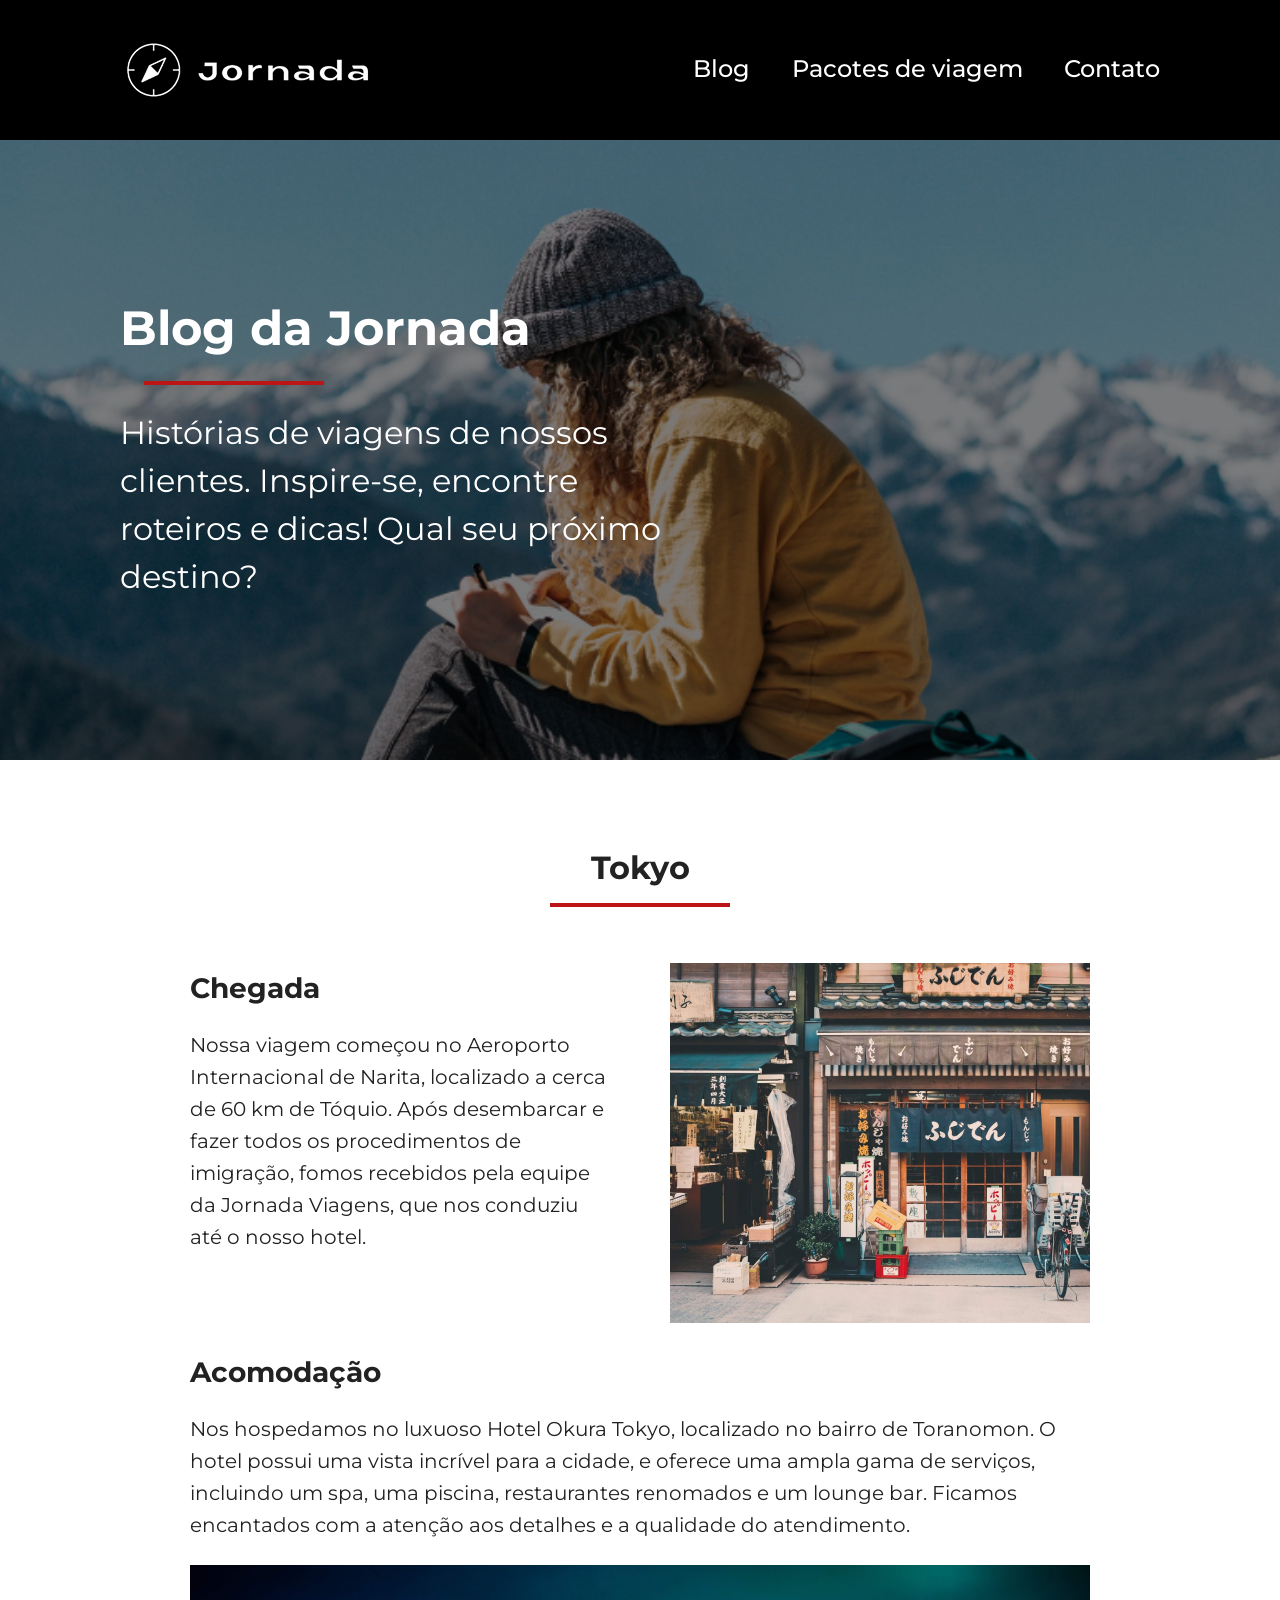
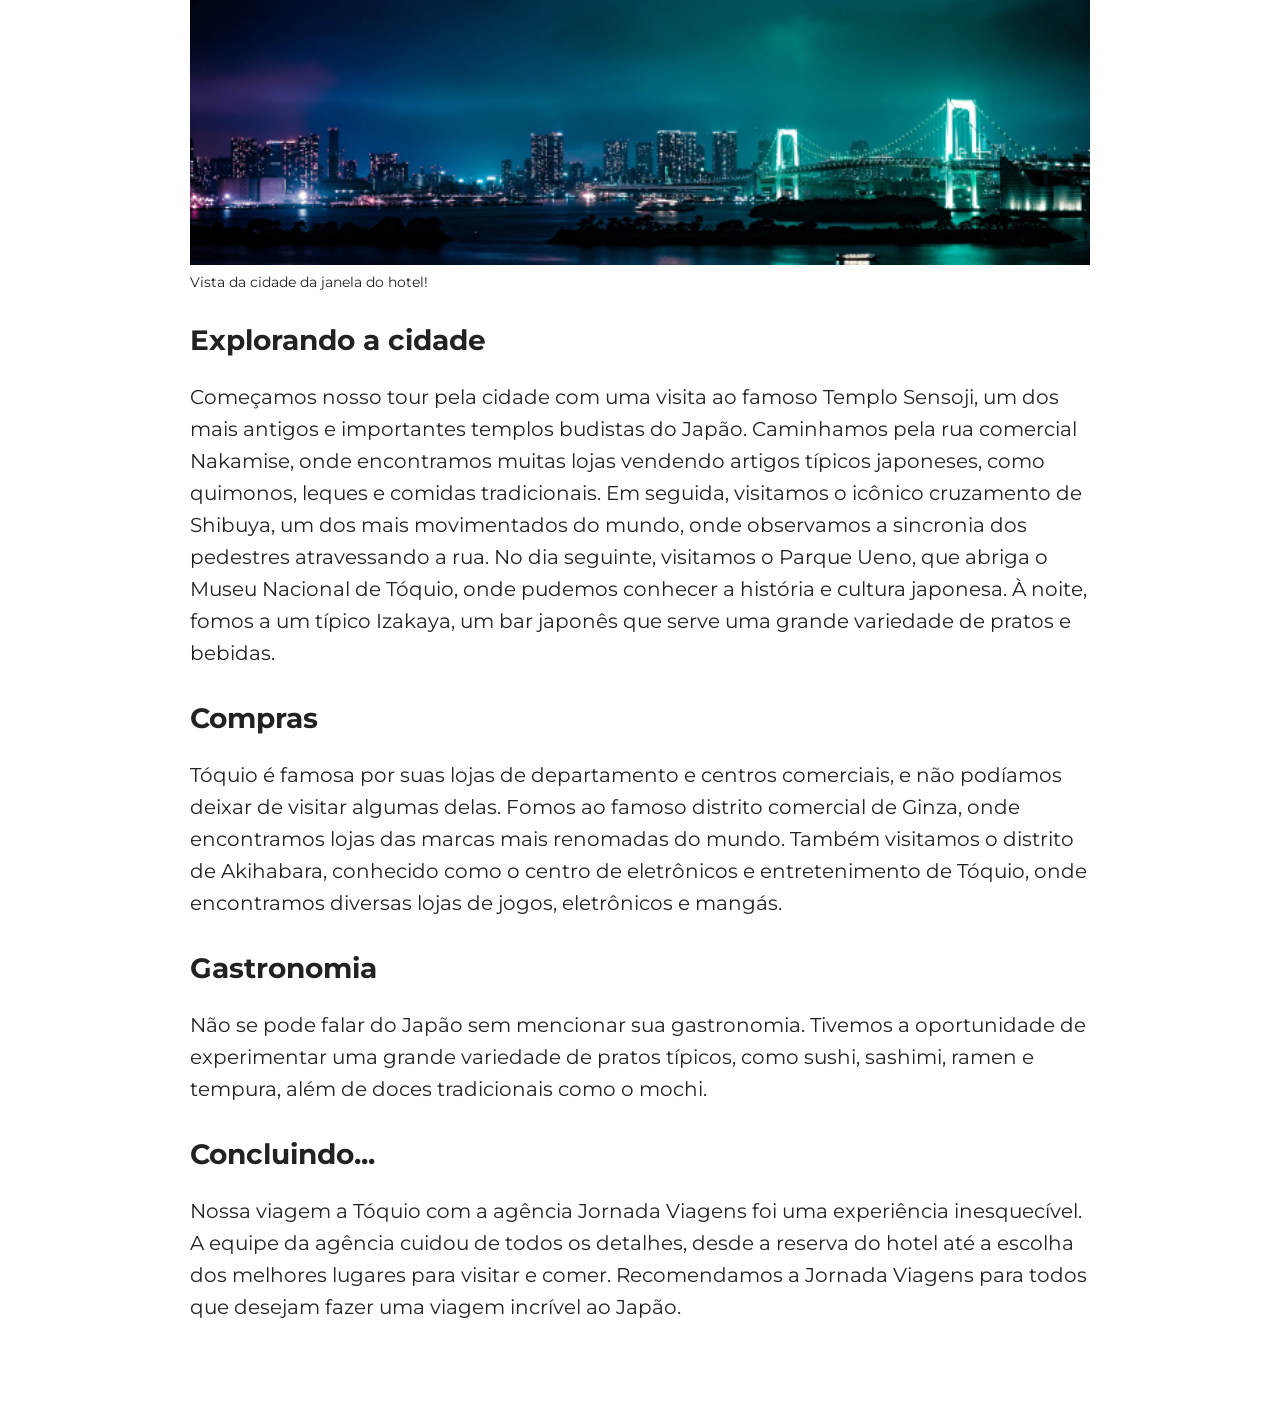
==== blog.html @ 8928fc5a "feat(blog-tokyo): finalize section tokyo and tokyo info" ====
<!DOCTYPE html>
<html lang="pt-br">
<head>
    <meta charset="UTF-8">
    <meta name="viewport" content="width=device-width, initial-scale=1.0">
    <title>Jornada Viagens - Tokyo</title>

    <link rel="stylesheet" href="/css/style.css">
</head>
<body>
    <header class="main-header">
        <a href="/index.html" class="logo" title="Volta para a página inicial">
            <img src="/assets/bussola_jornada_branca.png" alt="Bussola Jornada Viagens branca" class="img-mobile">
            <img src="/assets/bulsola_texto_branco.png" alt="Logo texto Bulsola Jornada Viagens branca" class="img-desktop">
        </a>
        <div class="navigation-menu">
            <label for="menu">
                <img src="/assets/menu.png" alt="Menu">
            </label>
            <input type="checkbox" name="" id="menu" hidden>
            
            <nav>
                <ul class="list-links">
                    <li>
                        <a href="#" target="_blank" title="Acessar Blog">Blog</a></li>
                    <li>
                        <a href="#" target="_blank" title="Acessar Pacotes de Viagens">Pacotes de viagem</a></li>
                    <li>
                        <a href="#" target="_blank" title="Acessar Contato">Contato</a>
                    </li>
                </ul>
            </nav>
        </div>
    </header>

    <section class="hero">
        <div class="hero-blog">
            <div class="hero-container">
                <h2 class="section-title">Blog da Jornada</h2>
                <hr>
                <p>Histórias de viagens de nossos clientes. Inspire-se, encontre roteiros e dicas! Qual seu próximo destino?</p>
            </div>
        </div>
    </section>

    <section class="tokyo">
        <div class="section-text">
            <h2>Tokyo</h2>
            <hr>
        </div>

            <div class="tokyo-cards">
                <article class="card-tokyo-1">
                    <header>
                        <h3 class="content-title">Chegada</h3>
                        <p class="content-text">Nossa viagem começou no Aeroporto Internacional de Narita, localizado a cerca de 60 km de Tóquio. Após desembarcar e fazer todos os procedimentos de imigração, fomos recebidos pela equipe da Jornada Viagens, que nos conduziu até o nosso hotel.</p>
                    </header>
                    <footer class="tokyo1-img">                    
                    </footer>
                </article>

                <article class="card-tokyo-2">
                    <header>
                        <h3 class="content-title">Acomodação</h3>
                        <p class="content-text">Nos hospedamos no luxuoso Hotel Okura Tokyo, localizado no bairro de Toranomon. O hotel possui uma vista incrível para a cidade, e oferece uma ampla gama de serviços, incluindo um spa, uma piscina, restaurantes renomados e um lounge bar. Ficamos encantados com a atenção aos detalhes e a qualidade do atendimento.</p>
                    </header>
                    <footer class="tokyo2-img">
                    </footer>
                    <p class="figure-legend">Vista da cidade da janela do hotel!</p>
                </article>

                <div class="tokyo-info">
                    <h4 class="content-title">Explorando a cidade</h4>
                    <p class="content-text">
                        Começamos nosso tour pela cidade com uma visita ao famoso Templo Sensoji, um dos mais antigos e importantes templos budistas do Japão. Caminhamos pela rua comercial Nakamise, onde encontramos muitas lojas vendendo artigos típicos japoneses, como quimonos, leques e comidas tradicionais.
                        Em seguida, visitamos o icônico cruzamento de Shibuya, um dos mais movimentados do mundo, onde observamos a sincronia dos pedestres atravessando a rua.
                        No dia seguinte, visitamos o Parque Ueno, que abriga o Museu Nacional de Tóquio, onde pudemos conhecer a história e cultura japonesa. À noite, fomos a um típico Izakaya, um bar japonês que serve uma grande variedade de pratos e bebidas.
                    </p>

                    <h4 class="content-title">Compras</h4>
                    <p class="content-text">Tóquio é famosa por suas lojas de departamento e centros comerciais, e não podíamos deixar de visitar algumas delas. Fomos ao famoso distrito comercial de Ginza, onde encontramos lojas das marcas mais renomadas do mundo.
                        Também visitamos o distrito de Akihabara, conhecido como o centro de eletrônicos e entretenimento de Tóquio, onde encontramos diversas lojas de jogos, eletrônicos e mangás.</p>
                    
                        <h4 class="content-title">Gastronomia</h4>
                    <p class="content-text">
                        Não se pode falar do Japão sem mencionar sua gastronomia. Tivemos a oportunidade de experimentar uma grande variedade de pratos típicos, como sushi, sashimi, ramen e tempura, além de doces tradicionais como o mochi.
                    </p>
                    
                    <h4 class="content-title">Concluindo...</h4>
                    <p class="content-text">
                        Nossa viagem a Tóquio com a agência Jornada Viagens foi uma experiência inesquecível. A equipe da agência cuidou de todos os detalhes, desde a reserva do hotel até a escolha dos melhores lugares para visitar e comer. Recomendamos a Jornada Viagens para todos que desejam fazer uma viagem incrível ao Japão.
                    </p>
                </div>
            </div>
    </section>
</body>
</html>
---- css/style.css ----
@import url("/css/global.css");
@import url("/css/header.css");
@import url("/css/footer.css");
@import url("/css/hero.css");
@import url("/css/offers.css");
@import url("/css/category.css");
@import url("/css/destinations.css");
@import url("/css/payments.css");
@import url("/css/testimonial.css");
@import url("/css/hero-footer.css");
@import url("/css/blog-tokyo.css");
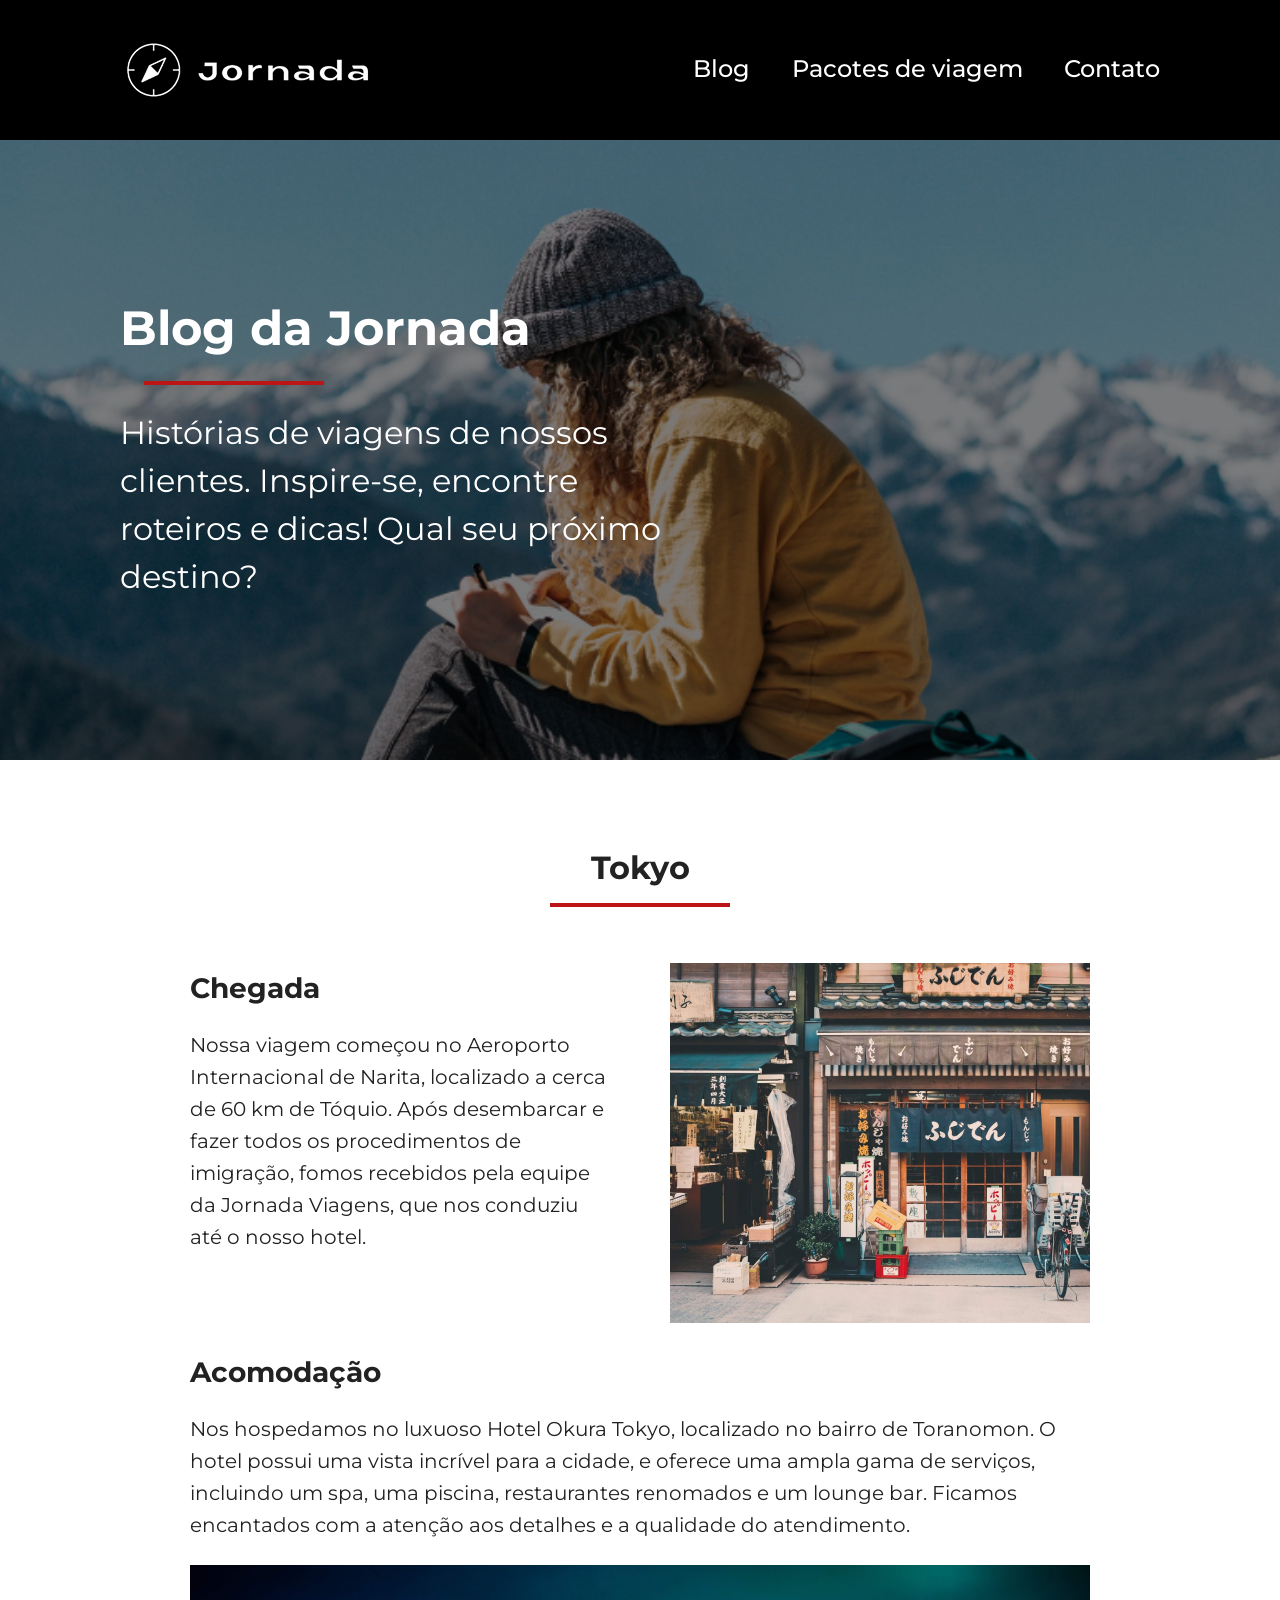
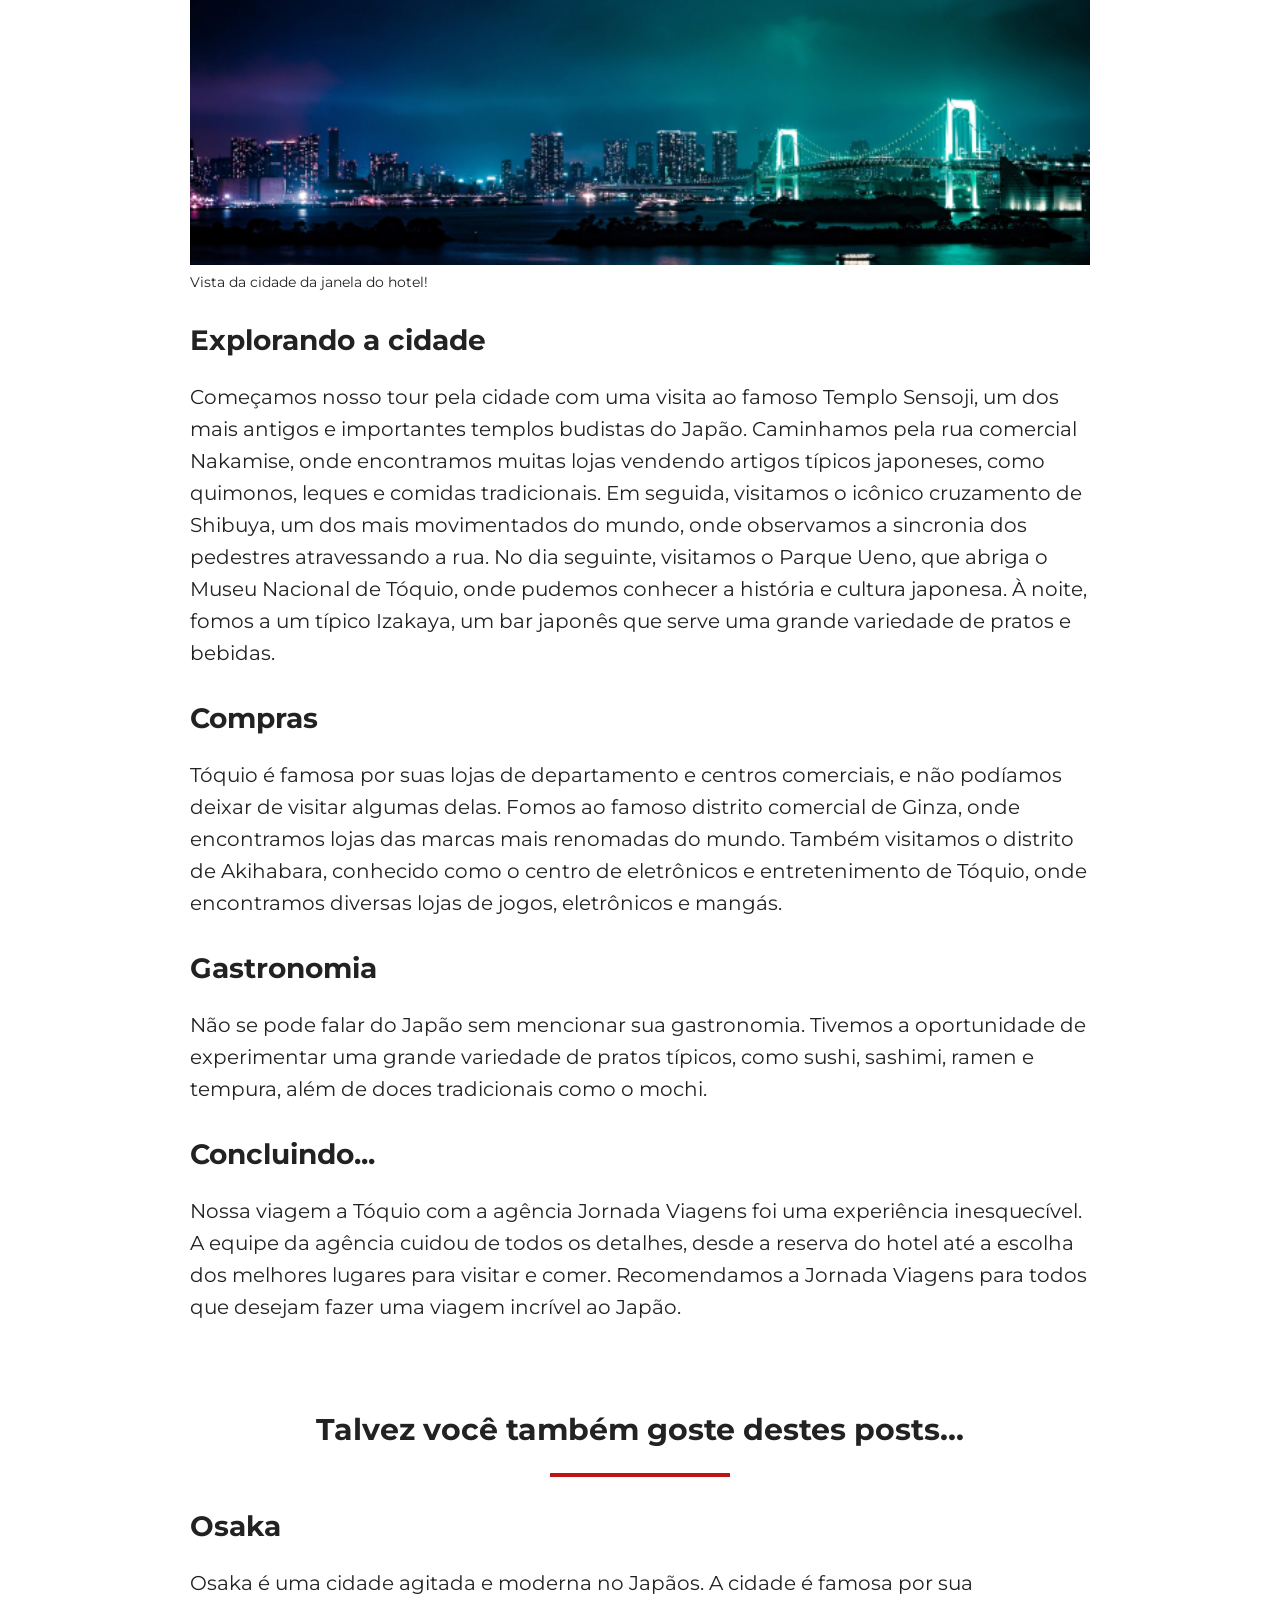
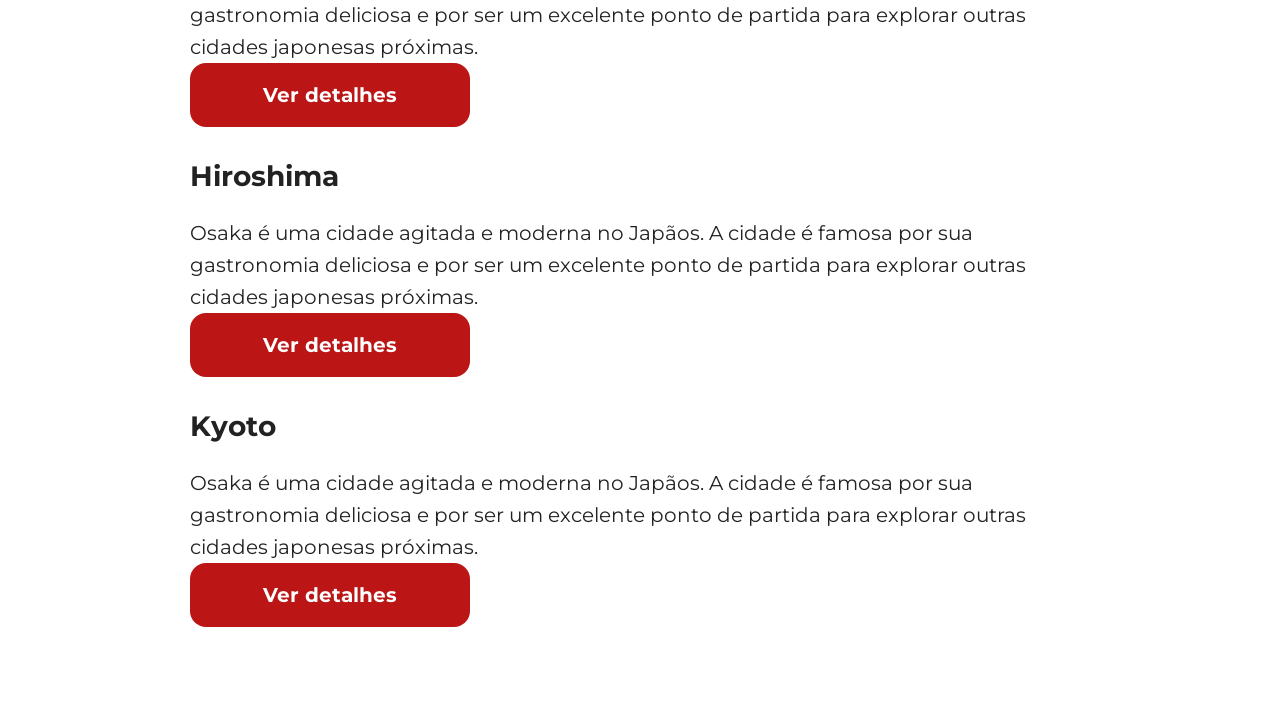
==== commit 66056eca: "feat(tokyo-post): init posts section, add html content" ====
--- a/blog.html
+++ b/blog.html
@@ -93,5 +93,52 @@
                 </div>
             </div>
     </section>
+
+    <section class="tokyo-posts">
+        <div class="section-text">
+            <h2>Talvez você também goste destes posts...</h2>
+            <hr>
+        </div>
+
+        <div class="posts-items">
+            <article class="post-1">
+                <header>
+                    <div class="img-post tokyo">
+                    </div>
+                    <h4 class="content-title">Osaka</h4>
+                </header>
+                <p class="content-text">
+                    Osaka é uma cidade agitada e moderna no Japãos. A cidade é famosa por sua gastronomia deliciosa e por ser um excelente ponto de partida para explorar outras cidades japonesas próximas.
+                </p>
+            </article>
+            <footer>
+                <a href="#" class="button" target="_blank" title="Veja mais detalhes de Osaka">Ver detalhes</a>
+            </footer>
+
+            <article class="post-2">
+                <header>
+                    <div class="img-post hiroshima"></div>
+                    <h2 class="content-title">Hiroshima</h2>
+                </header>
+                <p class="content-text">Osaka é uma cidade agitada e moderna no Japãos. A cidade é famosa por sua gastronomia deliciosa e por ser um excelente ponto de partida para explorar outras cidades japonesas próximas.</p>
+                <footer>
+                    <a href="#" class="button" target="_blank" title="Veja mais detalhes de Hiroshima">Ver detalhes</a>
+                </footer>
+            </article>
+
+            <article class="port-3">
+                <header>
+                    <div class="img-posy kyoto"></div>
+                    <h2 class="content-title">Kyoto</h2>
+                </header>
+                <p class="content-text">
+                    Osaka é uma cidade agitada e moderna no Japãos. A cidade é famosa por sua gastronomia deliciosa e por ser um excelente ponto de partida para explorar outras cidades japonesas próximas.
+                </p>
+                <footer>
+                    <a href="#" class="button" target="_blank" title="Veja mais detalhes de Kyoto">Ver detalhes</a>
+                </footer>
+            </article>
+        </div>
+    </section>
 </body>
 </html>
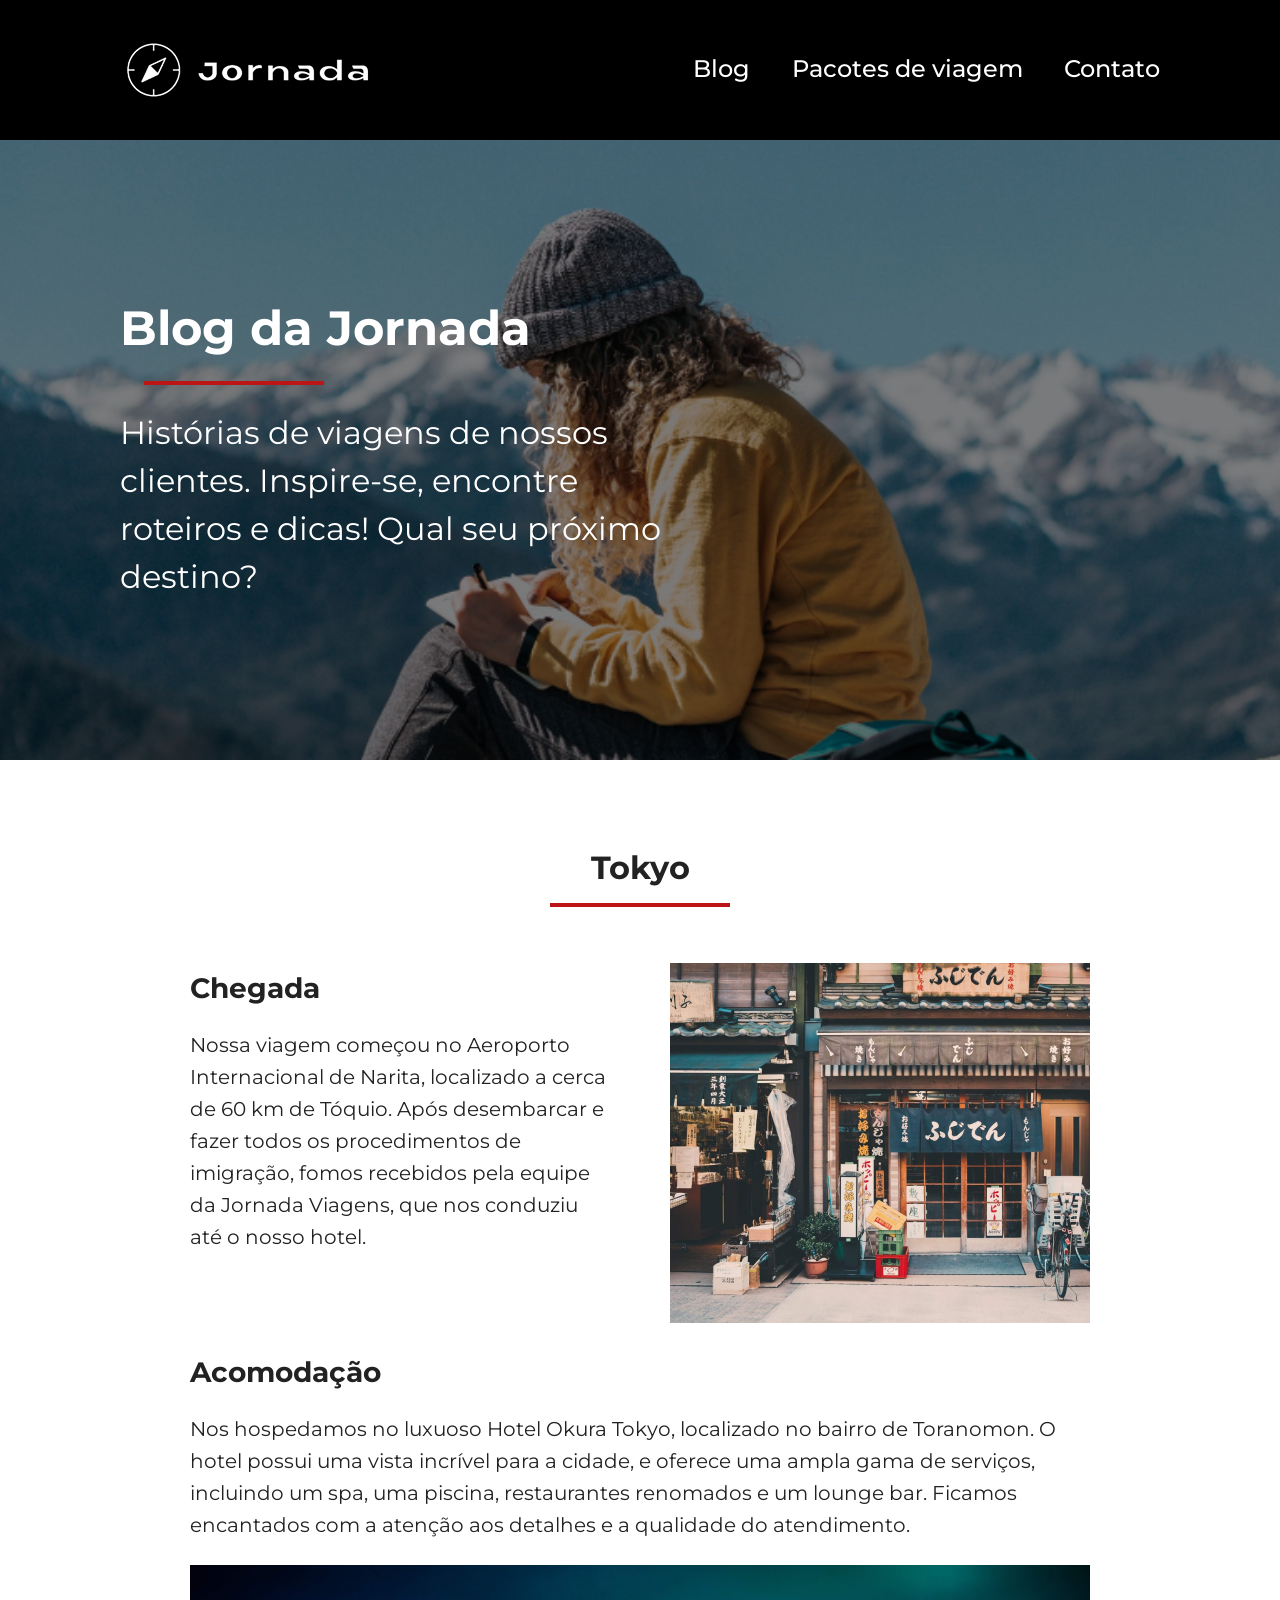
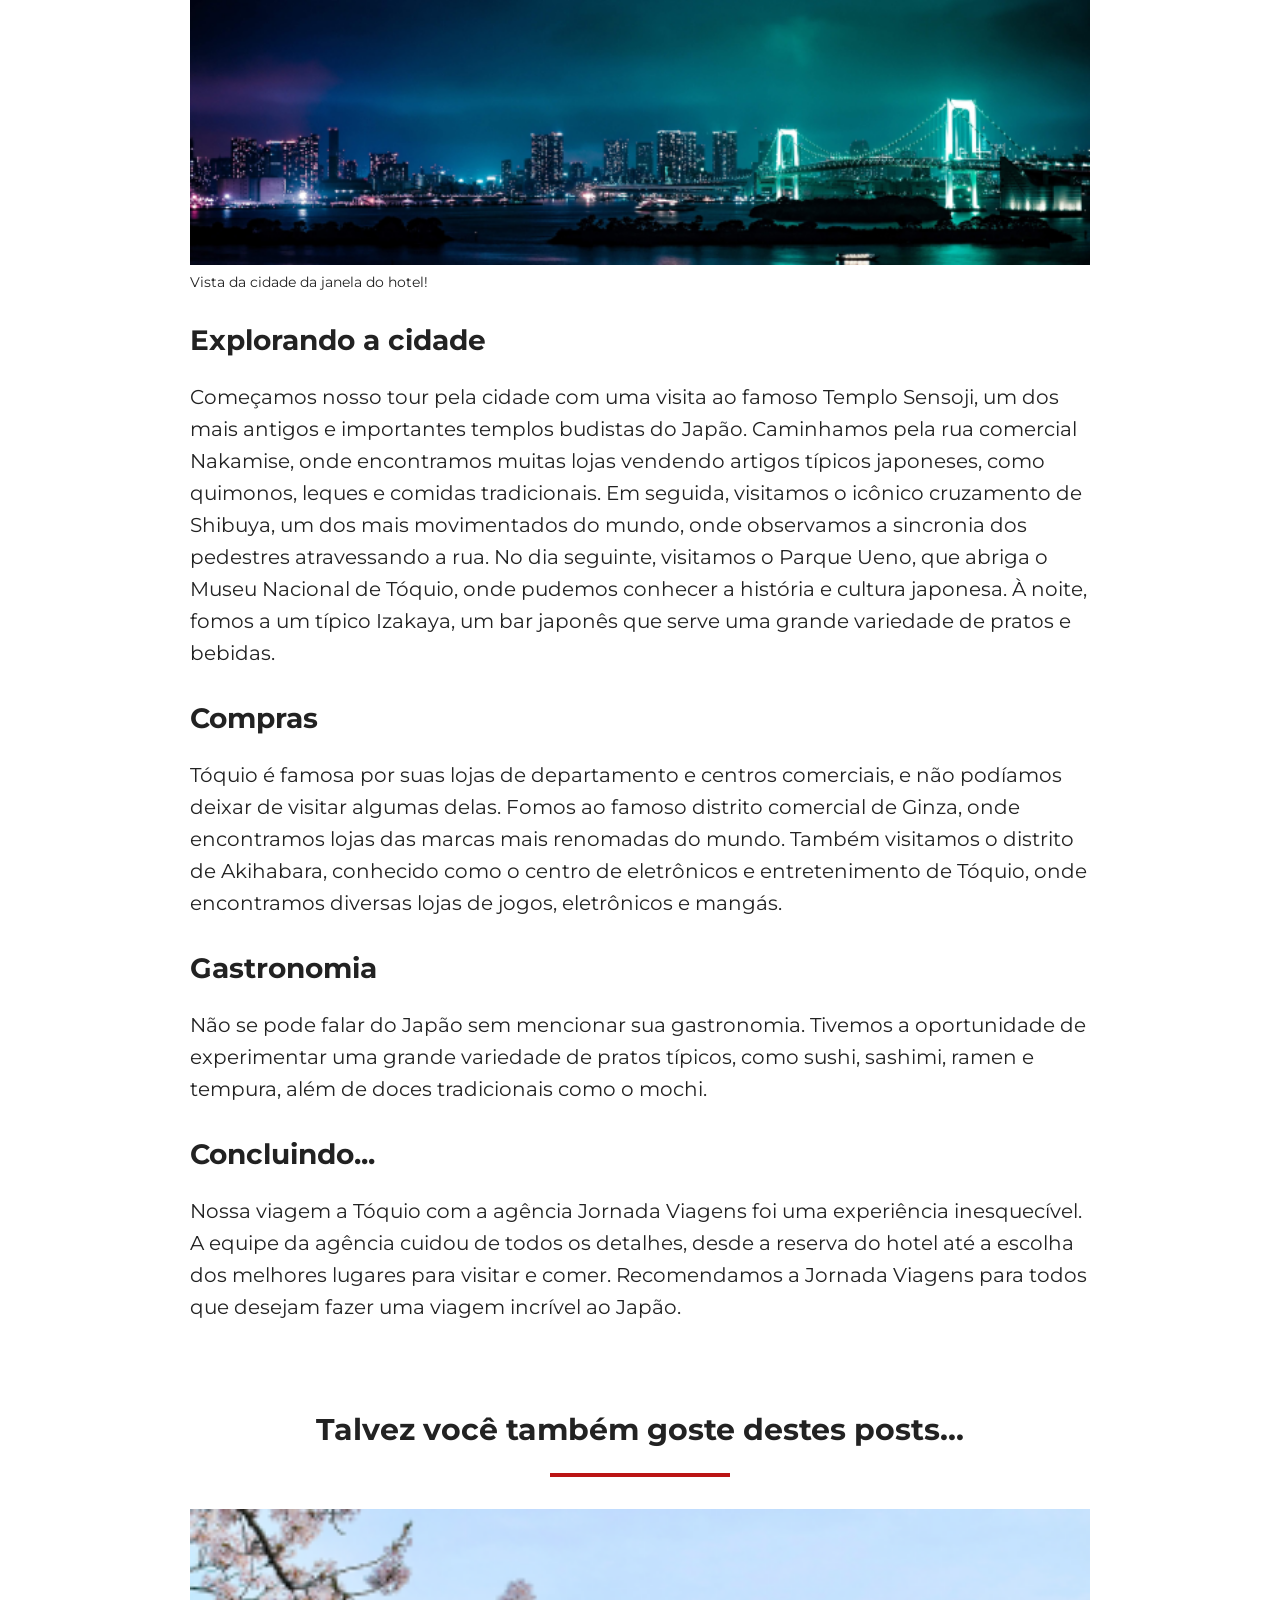
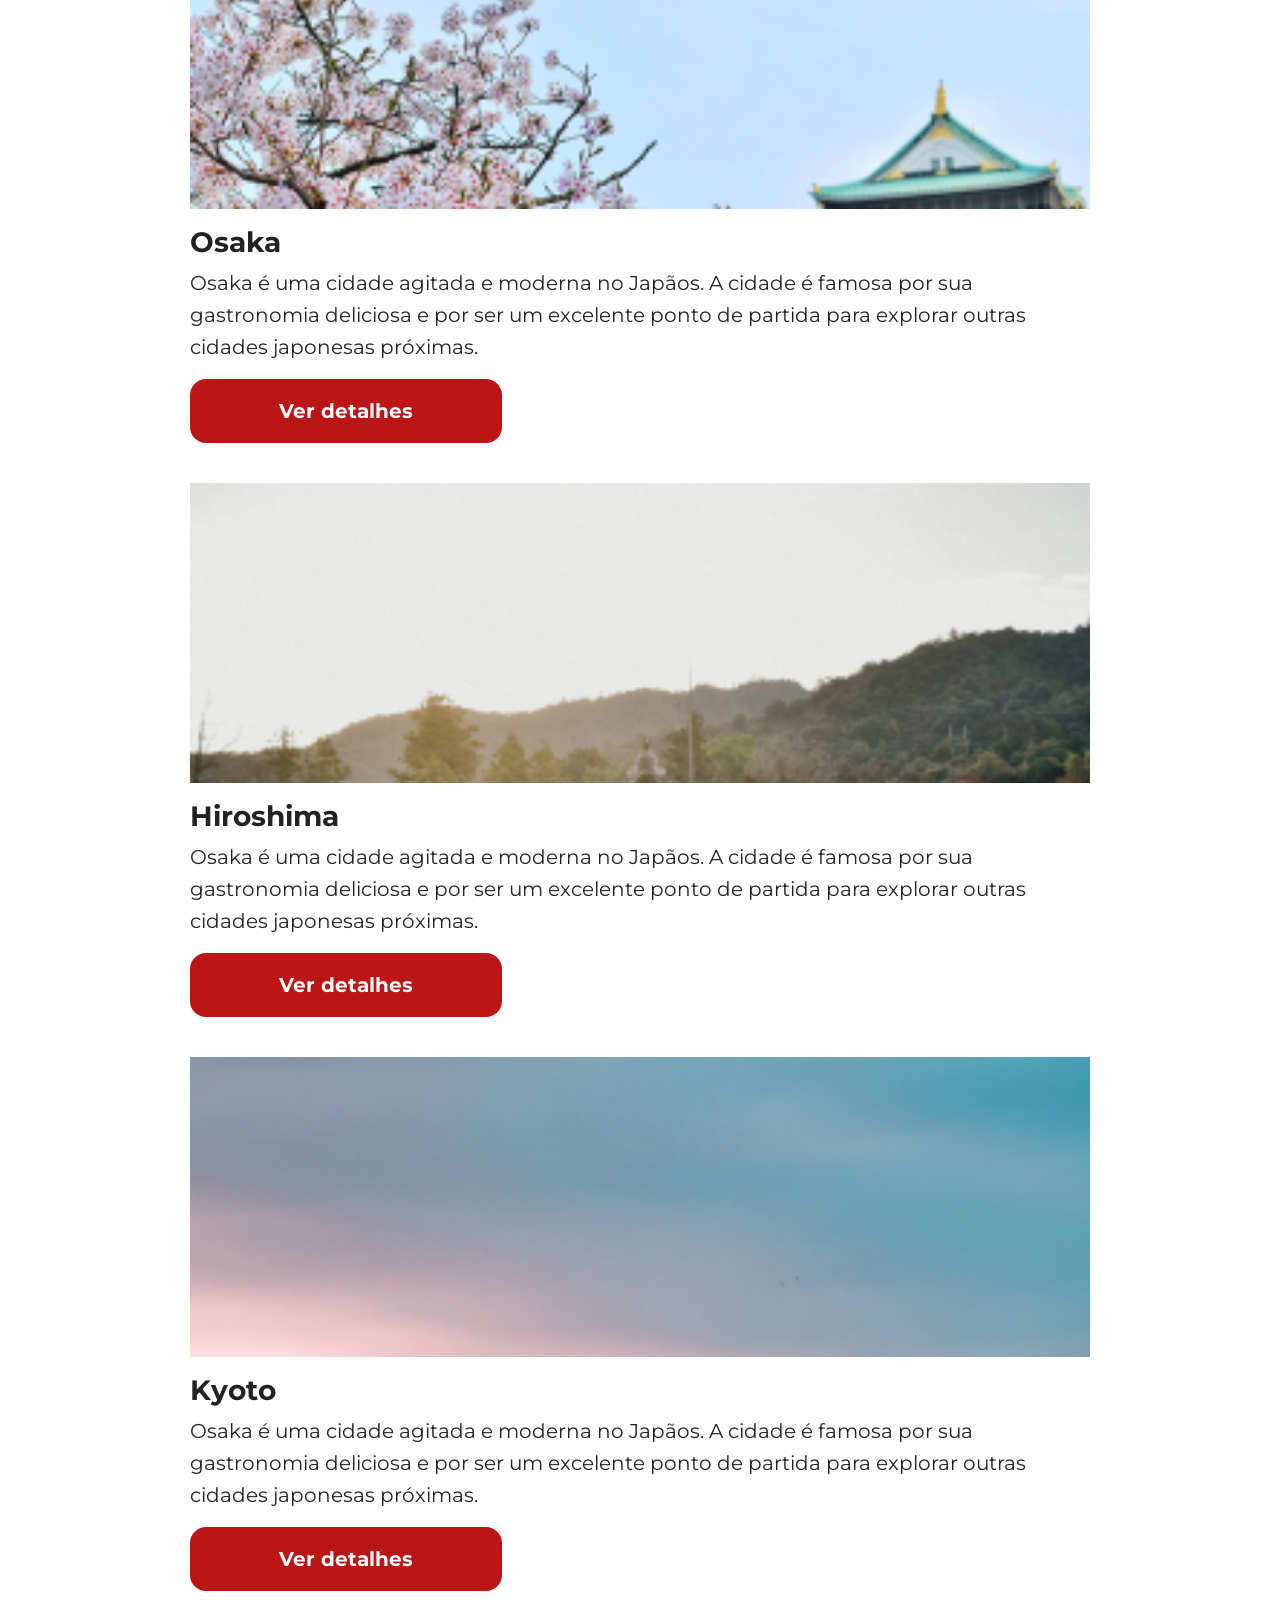
==== commit 9aa4f1ab: "feat(tokyo-post): finalize mobile version" ====
--- a/blog.html
+++ b/blog.html
@@ -128,7 +128,7 @@
 
             <article class="port-3">
                 <header>
-                    <div class="img-posy kyoto"></div>
+                    <div class="img-post kyoto"></div>
                     <h2 class="content-title">Kyoto</h2>
                 </header>
                 <p class="content-text">
--- a/css/style.css
+++ b/css/style.css
@@ -8,4 +8,5 @@
 @import url("/css/payments.css");
 @import url("/css/testimonial.css");
 @import url("/css/hero-footer.css");
-@import url("/css/blog-tokyo.css");+@import url("/css/blog-tokyo.css");
+@import url("/css/tokyo-post.css");
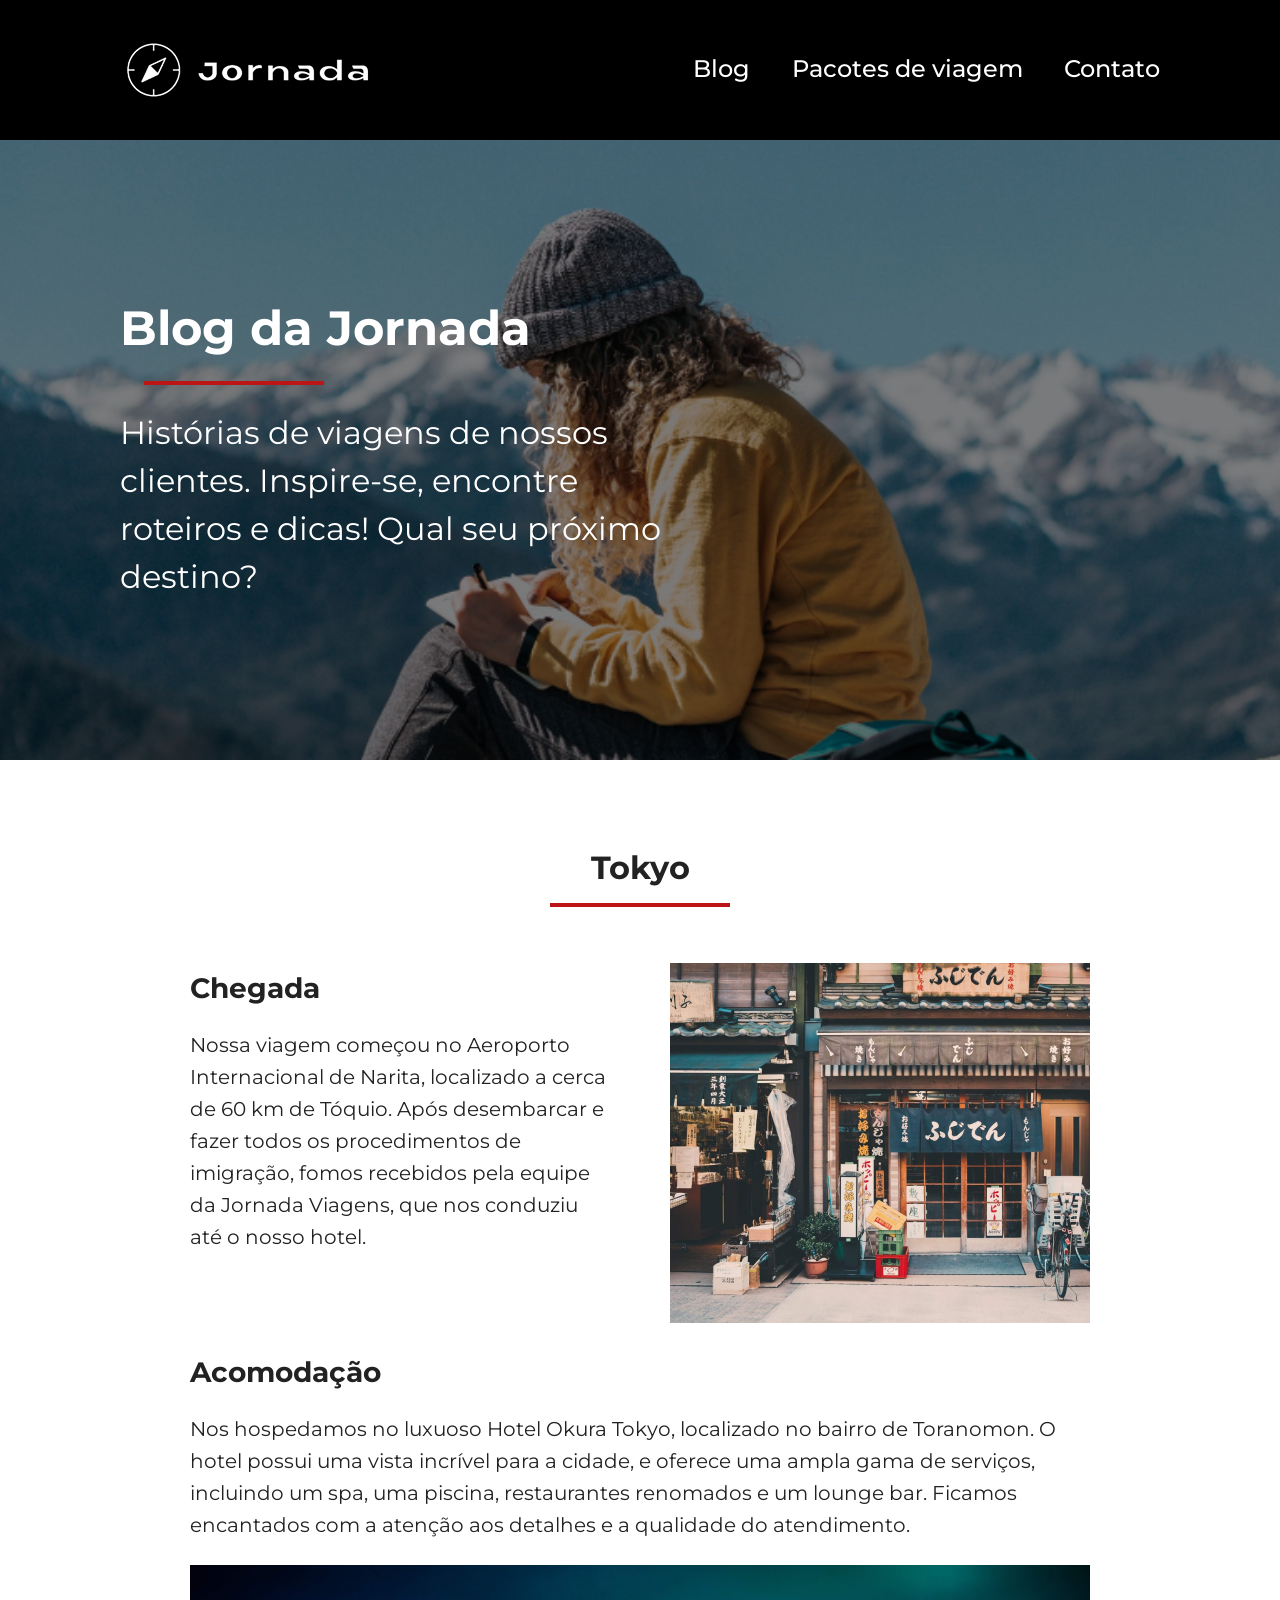
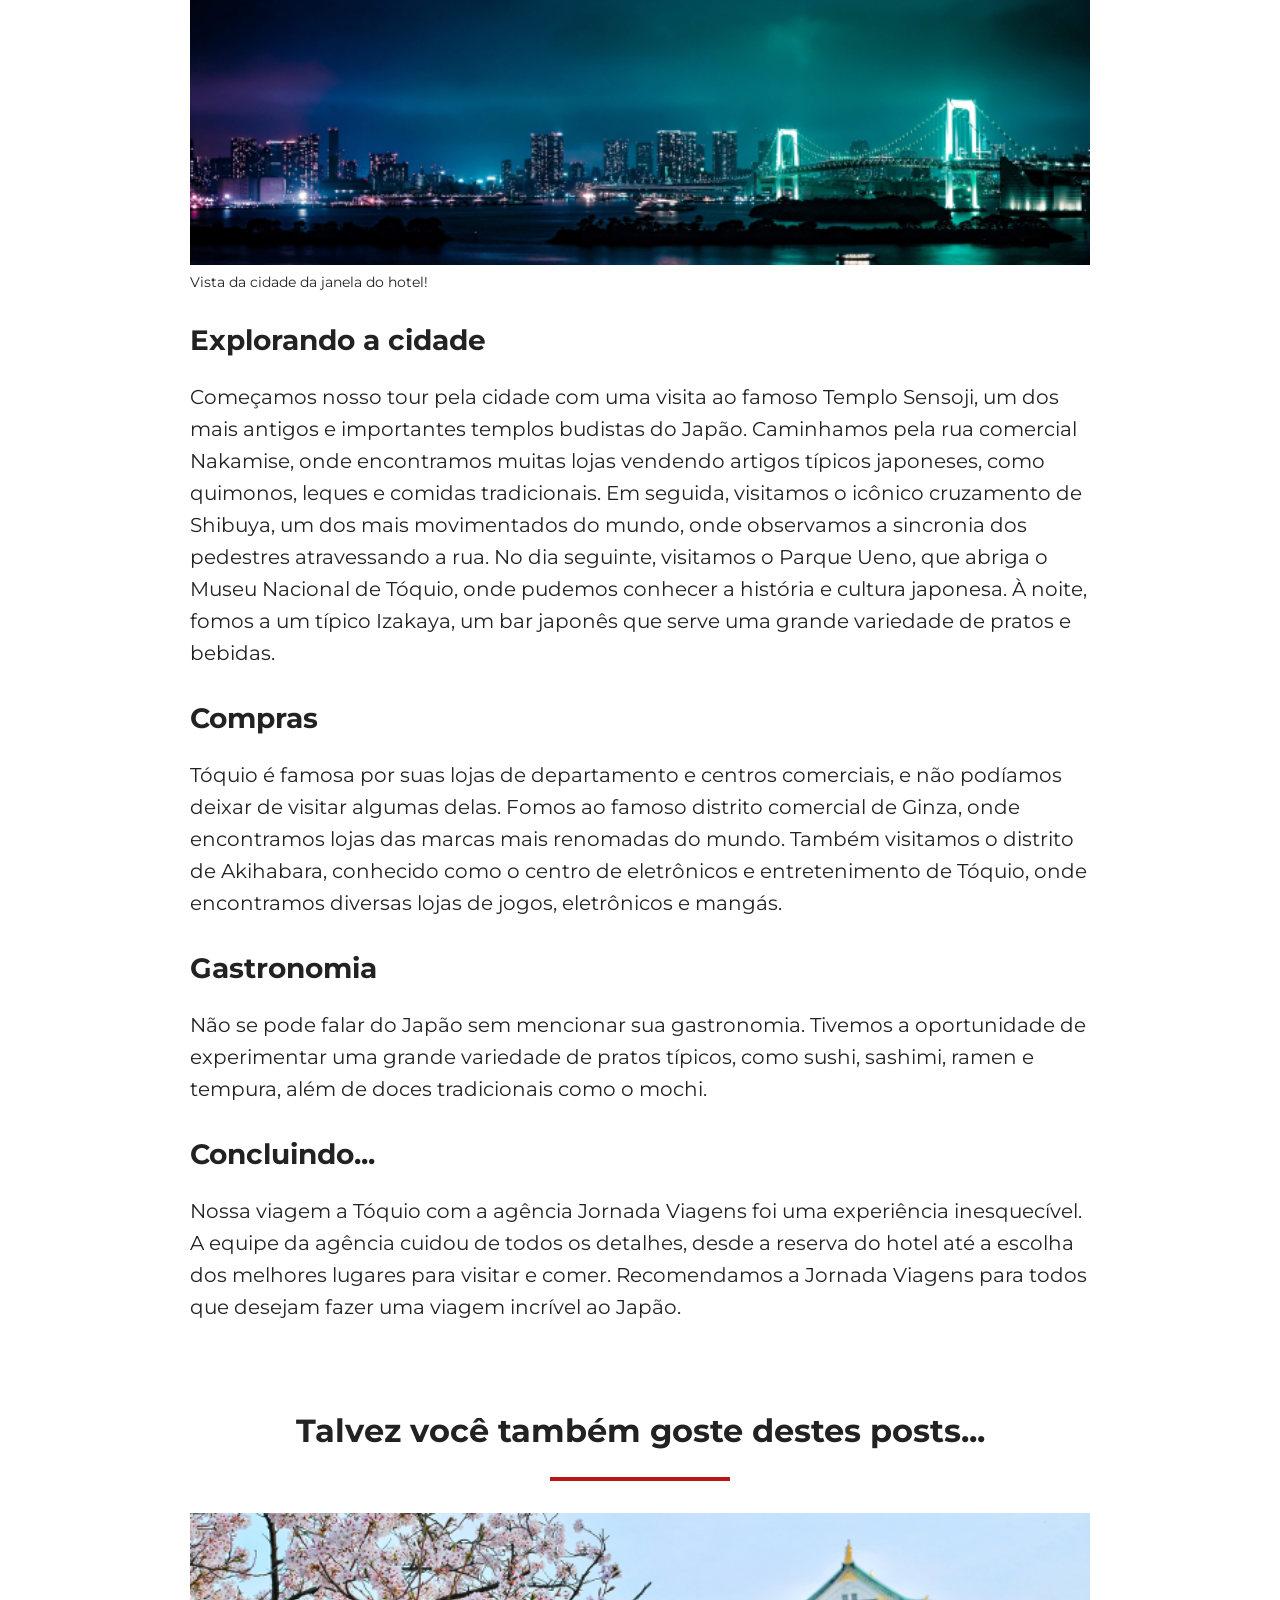
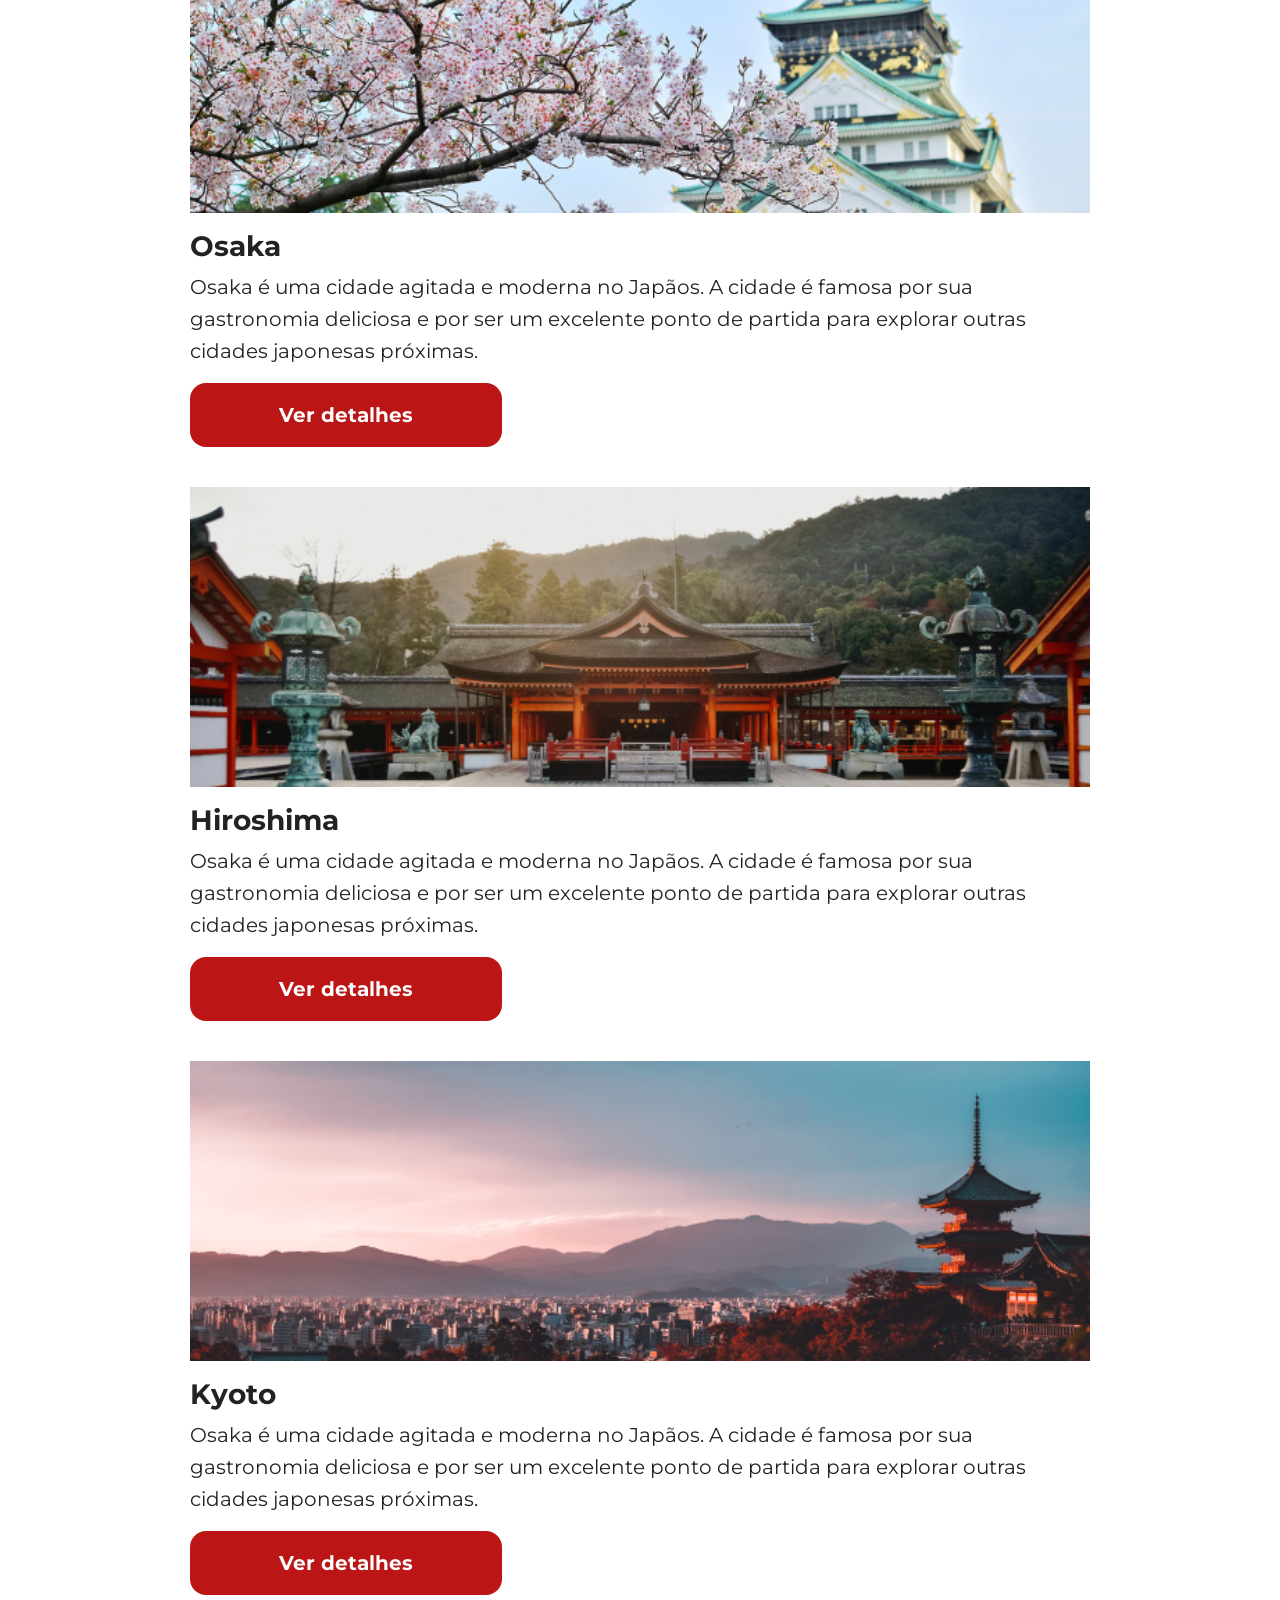
==== commit 50bbf771: "feat(tokyo-post): finalize tablet screen" ====
--- a/blog.html
+++ b/blog.html
@@ -103,7 +103,7 @@
         <div class="posts-items">
             <article class="post-1">
                 <header>
-                    <div class="img-post tokyo">
+                    <div class="img-post osaka">
                     </div>
                     <h4 class="content-title">Osaka</h4>
                 </header>
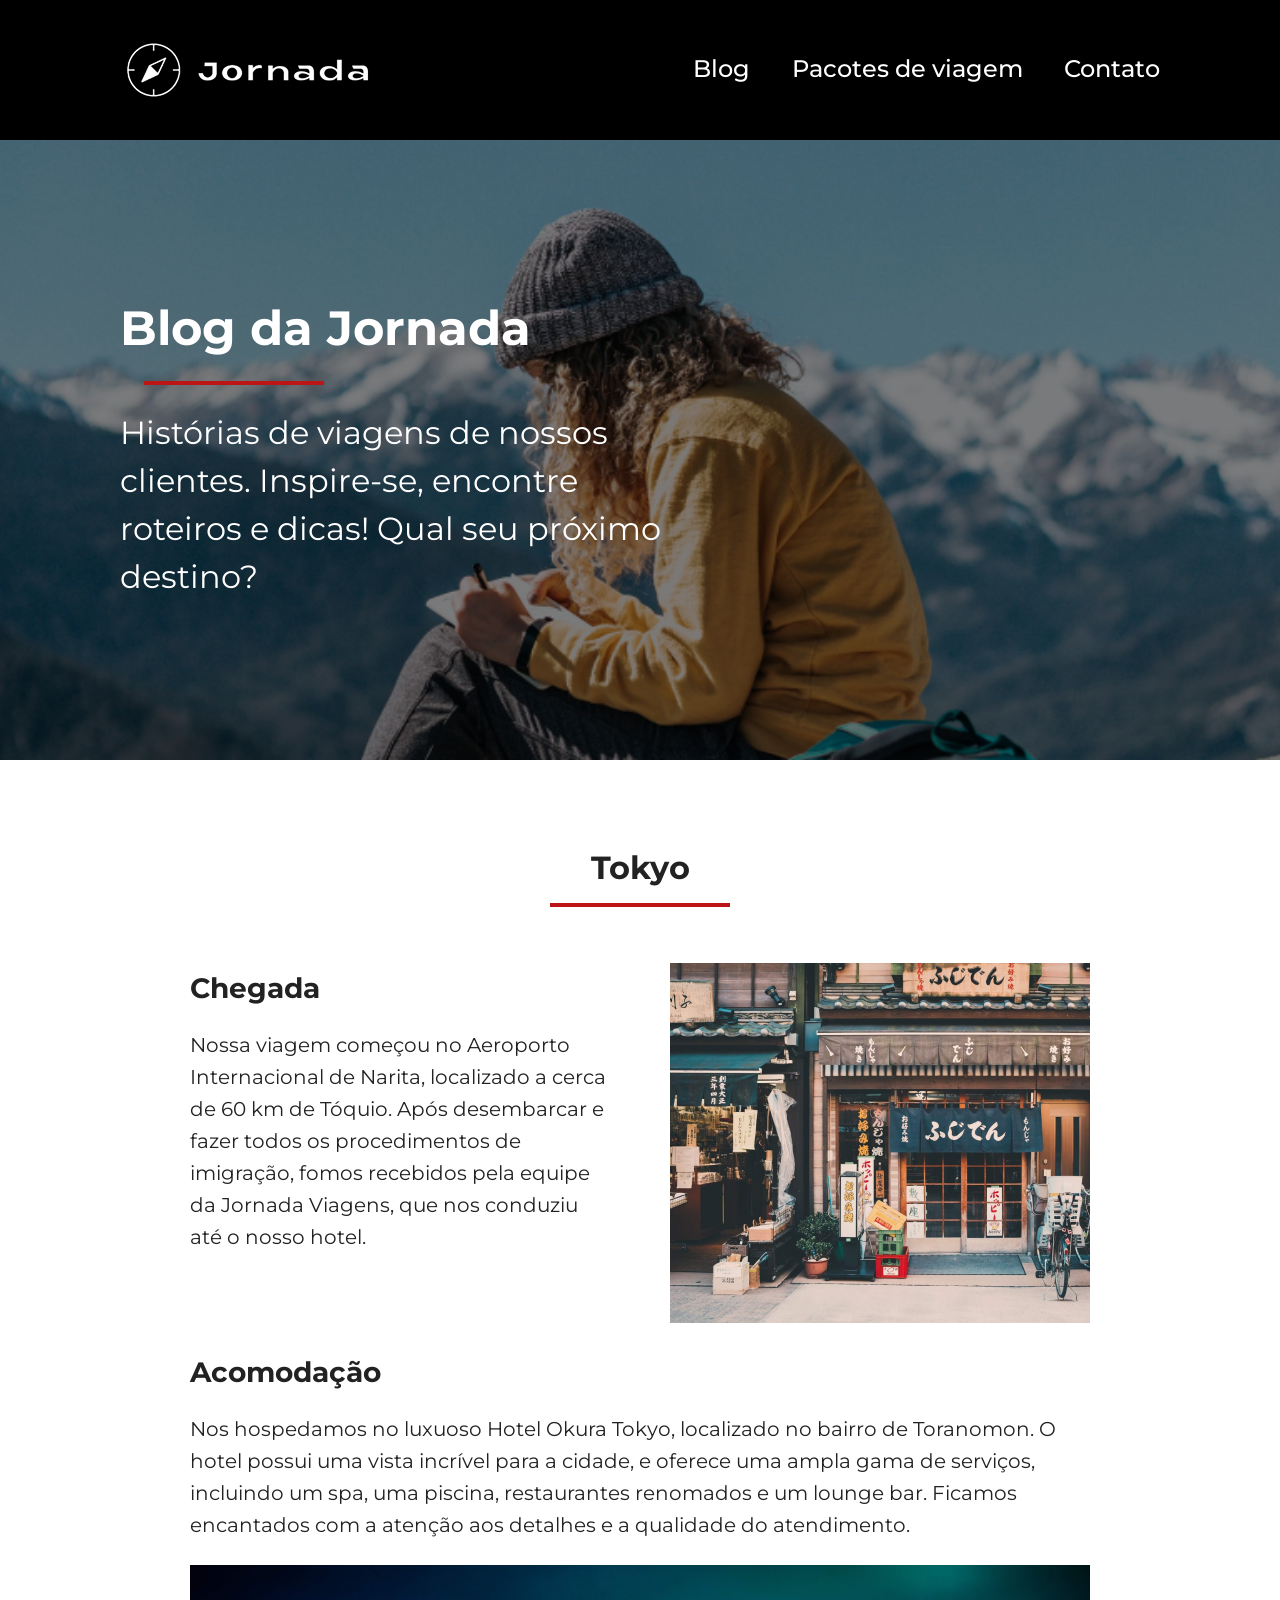
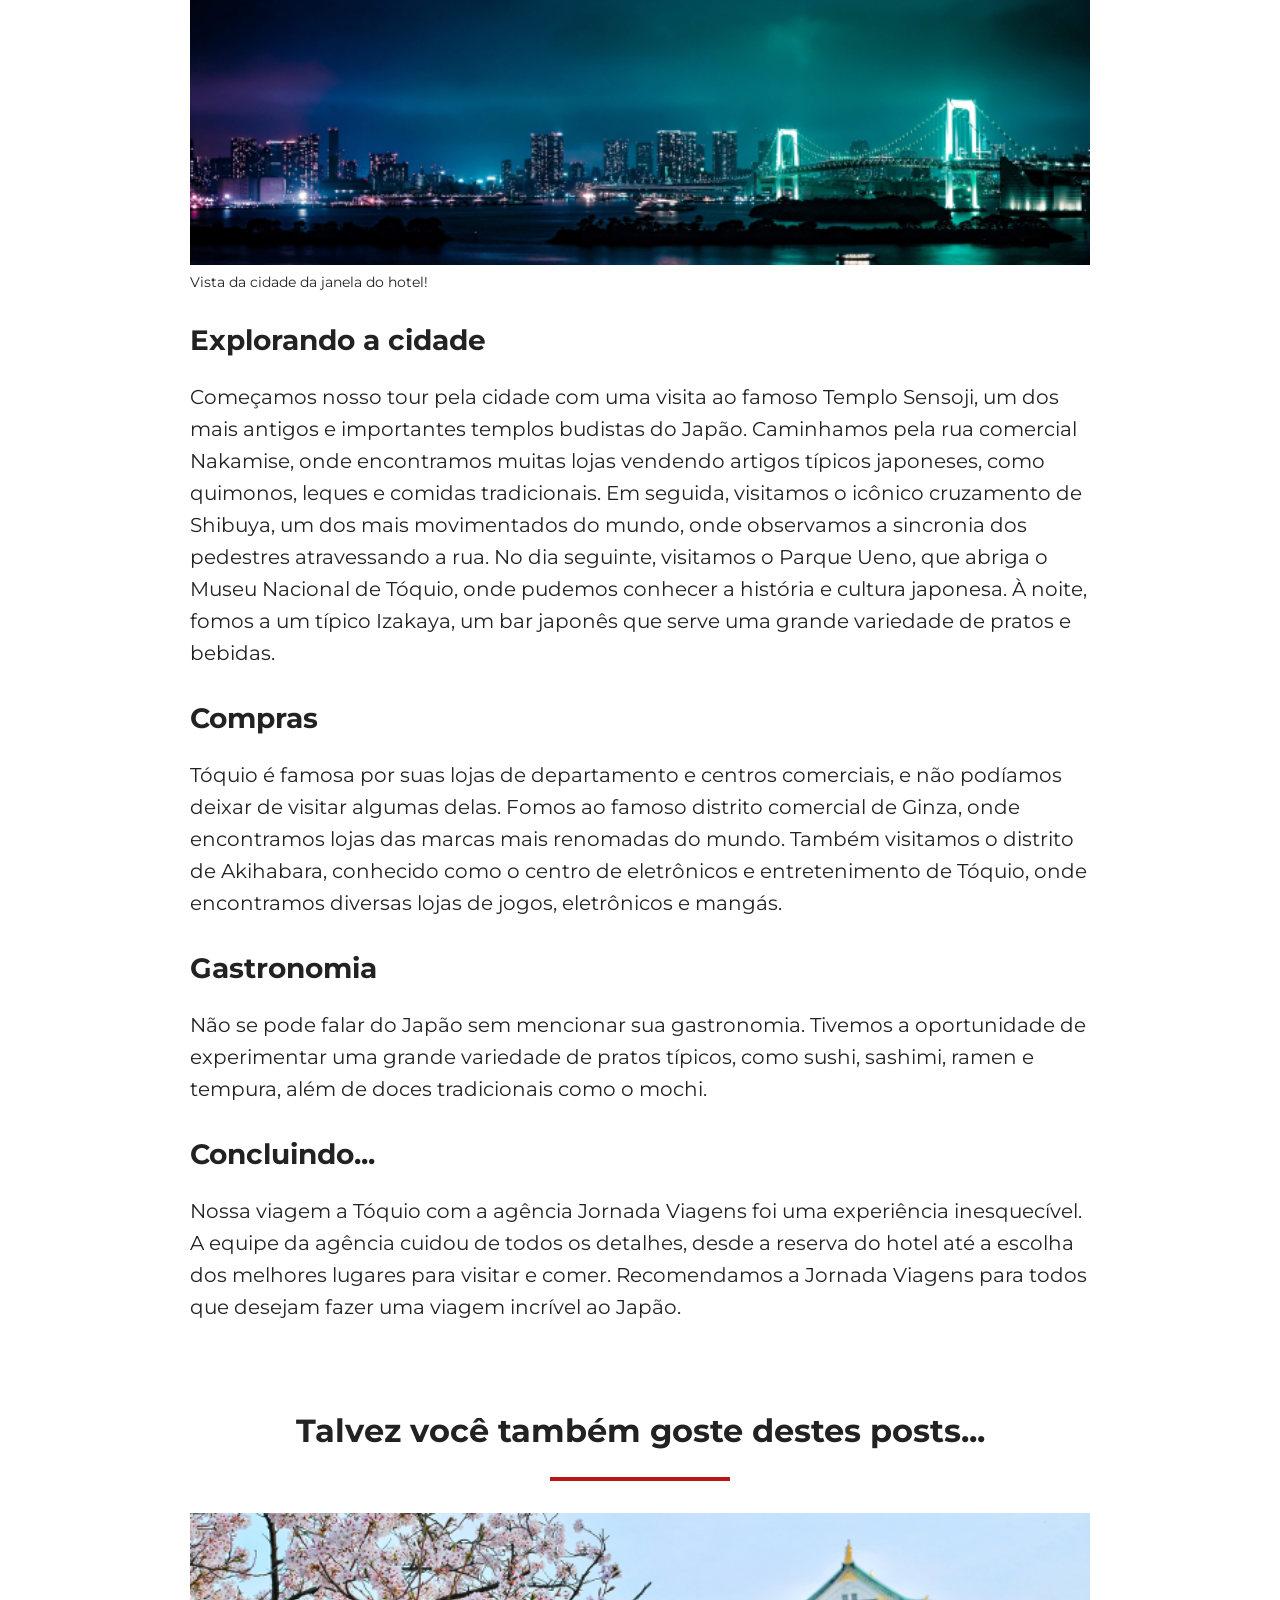
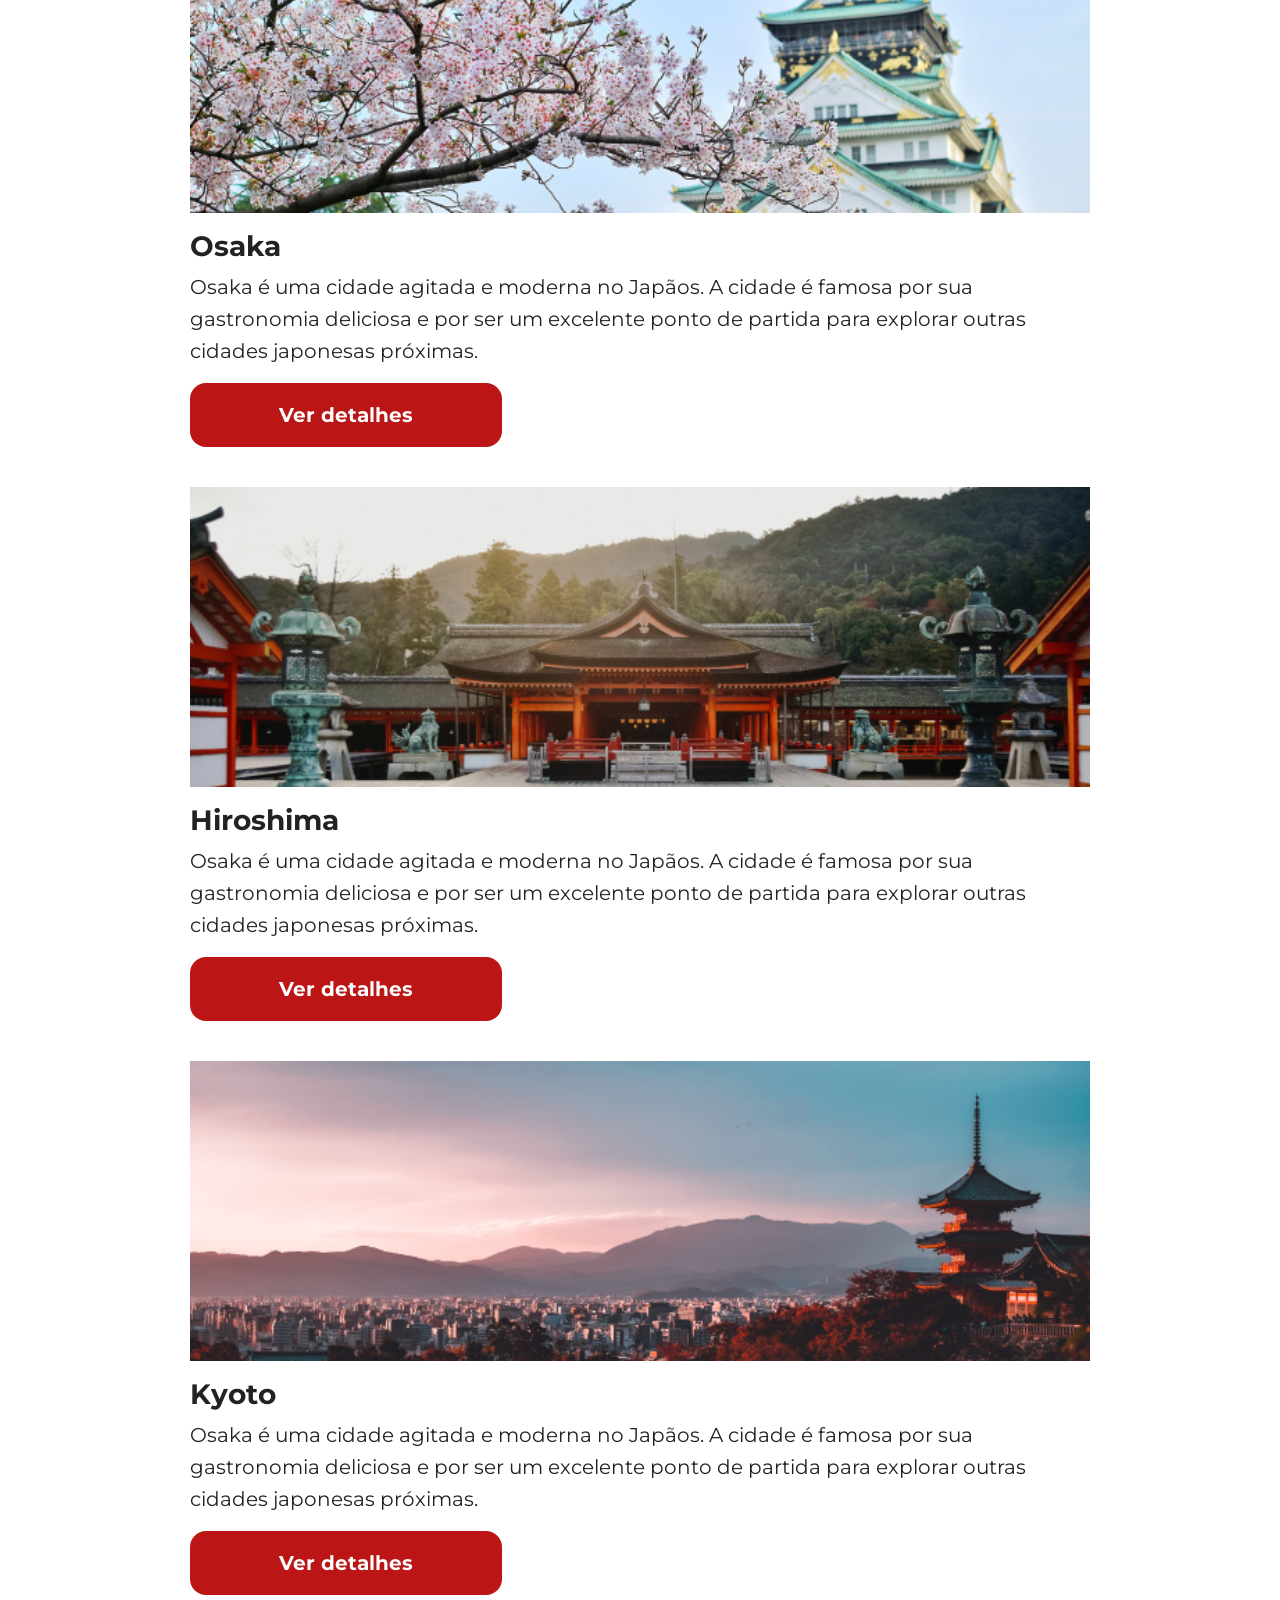
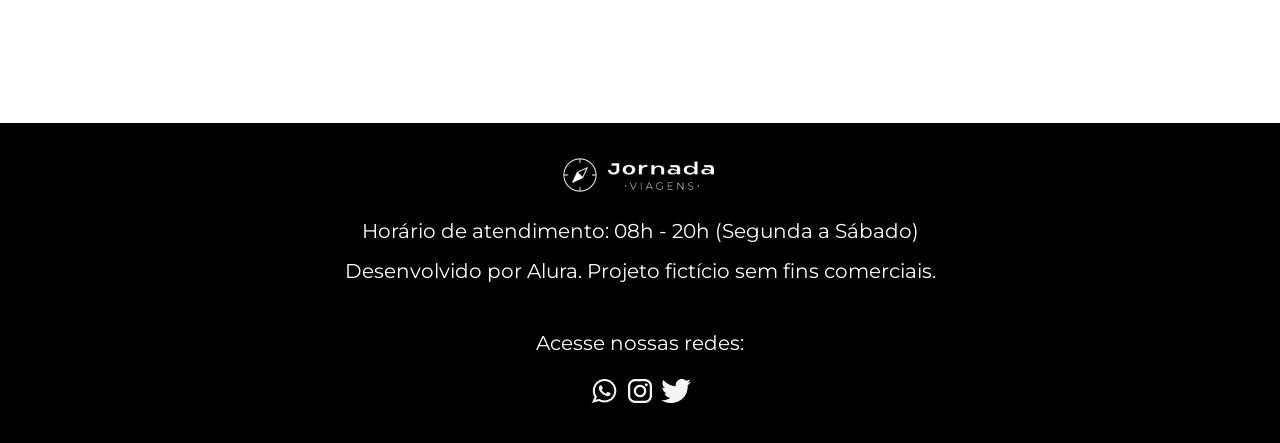
==== commit 2e6582b7: "feat(tokyo-post): finalize blog page" ====
--- a/blog.html
+++ b/blog.html
@@ -110,10 +110,10 @@
                 <p class="content-text">
                     Osaka é uma cidade agitada e moderna no Japãos. A cidade é famosa por sua gastronomia deliciosa e por ser um excelente ponto de partida para explorar outras cidades japonesas próximas.
                 </p>
+                <footer>
+                    <a href="#" class="button" target="_blank" title="Veja mais detalhes de Osaka">Ver detalhes</a>
+                </footer>
             </article>
-            <footer>
-                <a href="#" class="button" target="_blank" title="Veja mais detalhes de Osaka">Ver detalhes</a>
-            </footer>
 
             <article class="post-2">
                 <header>
@@ -126,7 +126,7 @@
                 </footer>
             </article>
 
-            <article class="port-3">
+            <article class="post-3">
                 <header>
                     <div class="img-post kyoto"></div>
                     <h2 class="content-title">Kyoto</h2>
@@ -140,5 +140,25 @@
             </article>
         </div>
     </section>
+
+    <footer class="main-footer">
+         <div class="footer-container">
+          <img src="/assets/logo-branco.png" alt="Logo jornada viagens">
+          <p>Horário de atendimento: 08h - 20h (Segunda a Sábado)</p>
+          <p>Desenvolvido por Alura. Projeto fictício sem fins comerciais.</p>
+        </div>
+        <div class="footer-social">
+          <p>Acesse nossas redes:</p>
+          <a href="#" target="_blank" title="Nos chame pelo WhatsApp">
+            <img src="/assets/icon-whatsapp.png" alt="Icone do WhatsApp branco">
+          </a>
+          <a href="#" target="_blank" title="Nos conheça no Instagram">
+            <img src="/assets/icon-instragam.png" alt="Icone do Instagram branco">
+          </a>
+          <a href="#" target="_blank" title=" Acesse nosso Twiter">
+            <img src="/assets/icon-twiter.png" alt="Icone do Twiter">
+          </a>
+        </div> 
+    </footer>
 </body>
 </html>
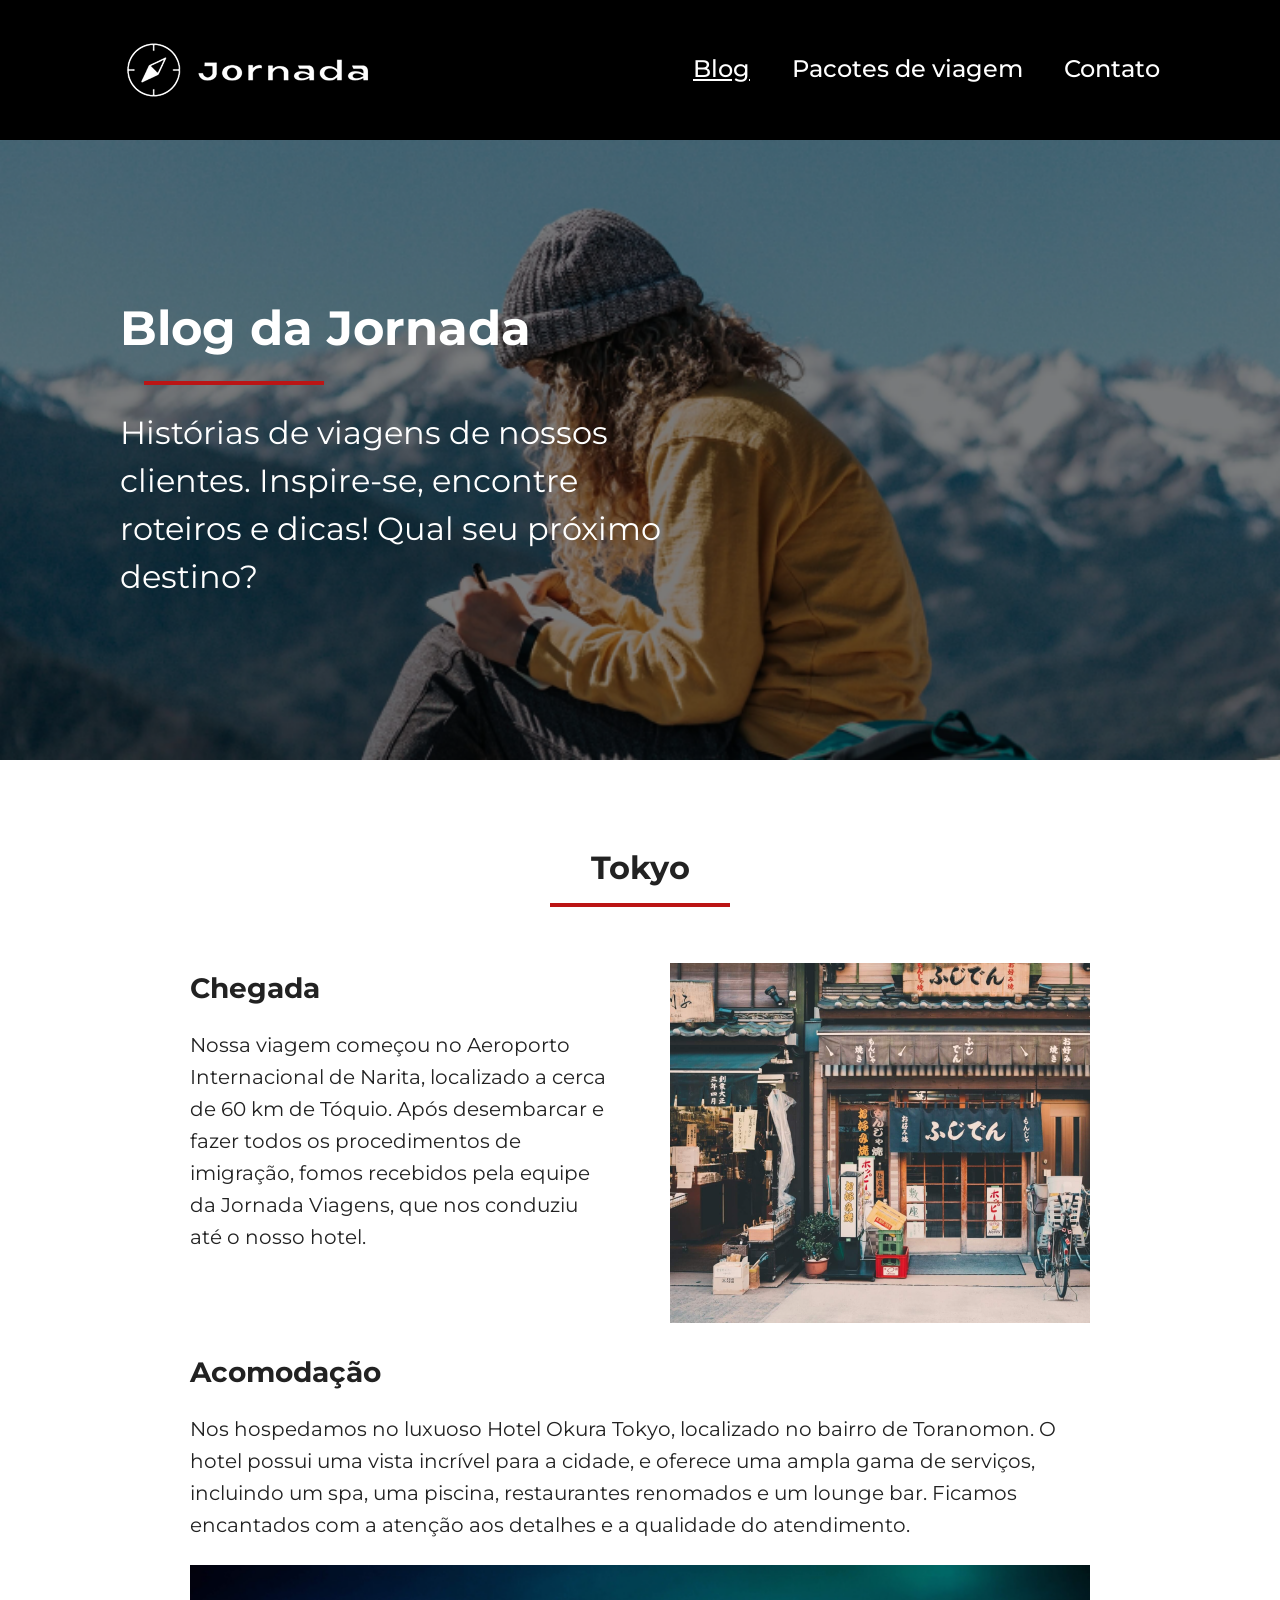
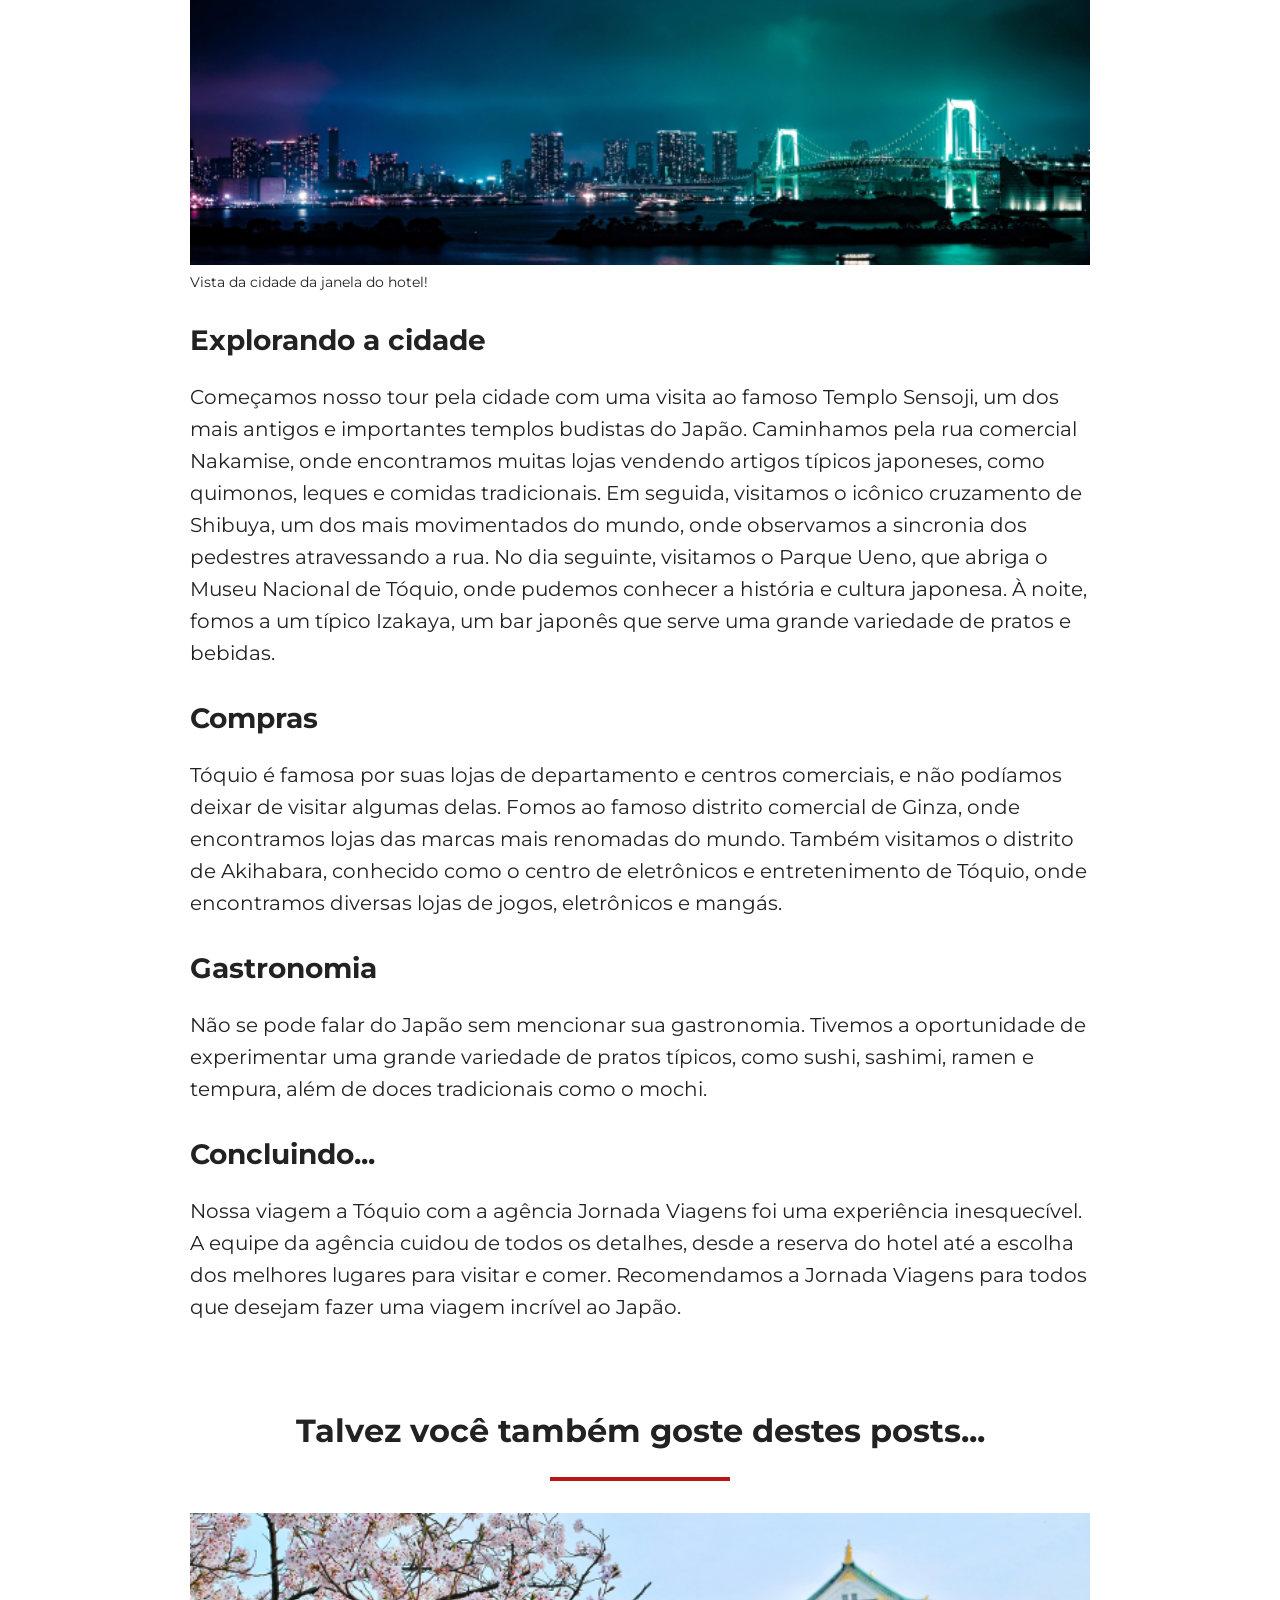
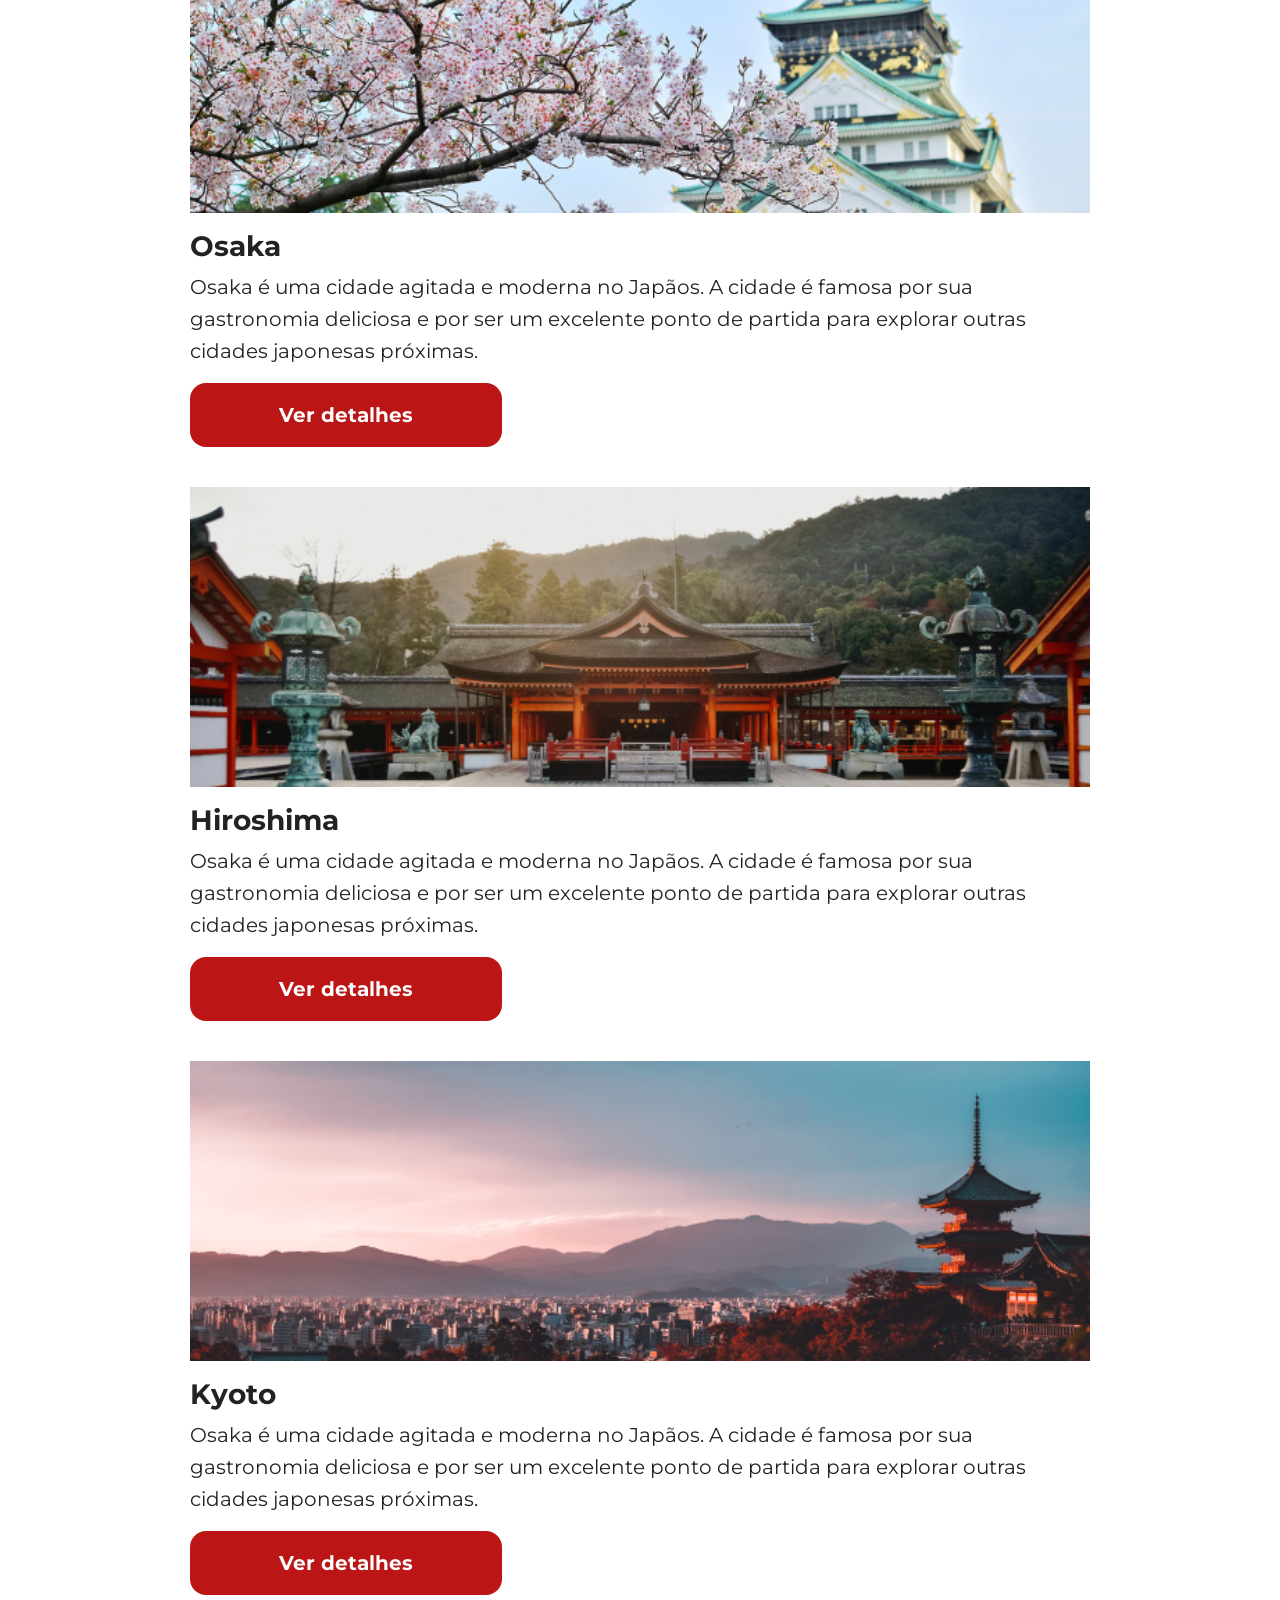
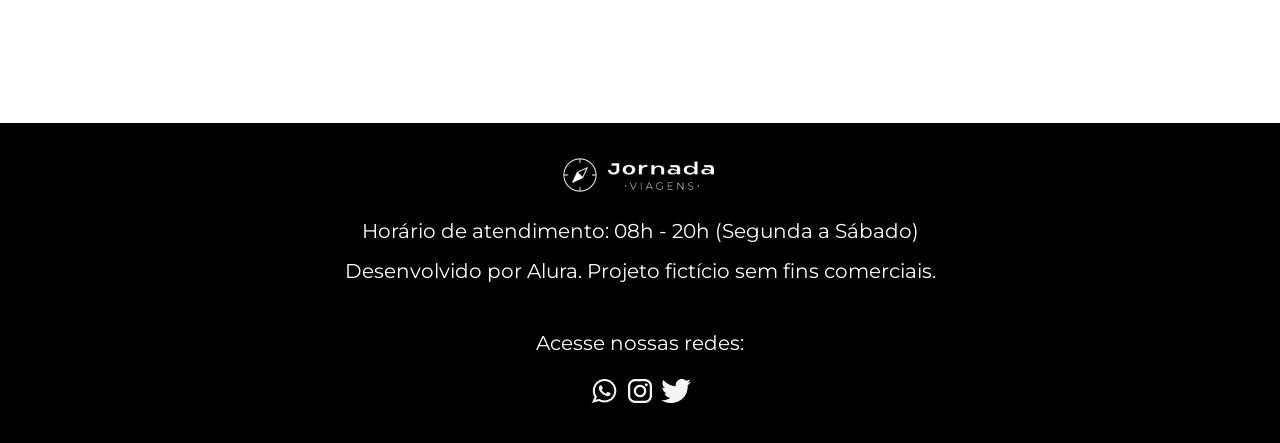
==== commit 16b7e2f0: "feat(tokyo-blog): include text-decoration in blog" ====
--- a/blog.html
+++ b/blog.html
@@ -22,7 +22,7 @@
             <nav>
                 <ul class="list-links">
                     <li>
-                        <a href="#" target="_blank" title="Acessar Blog">Blog</a></li>
+                        <a href="#" target="_blank" title="Acessar Blog"><span class="s_blog">Blog</span></a></li>
                     <li>
                         <a href="#" target="_blank" title="Acessar Pacotes de Viagens">Pacotes de viagem</a></li>
                     <li>
